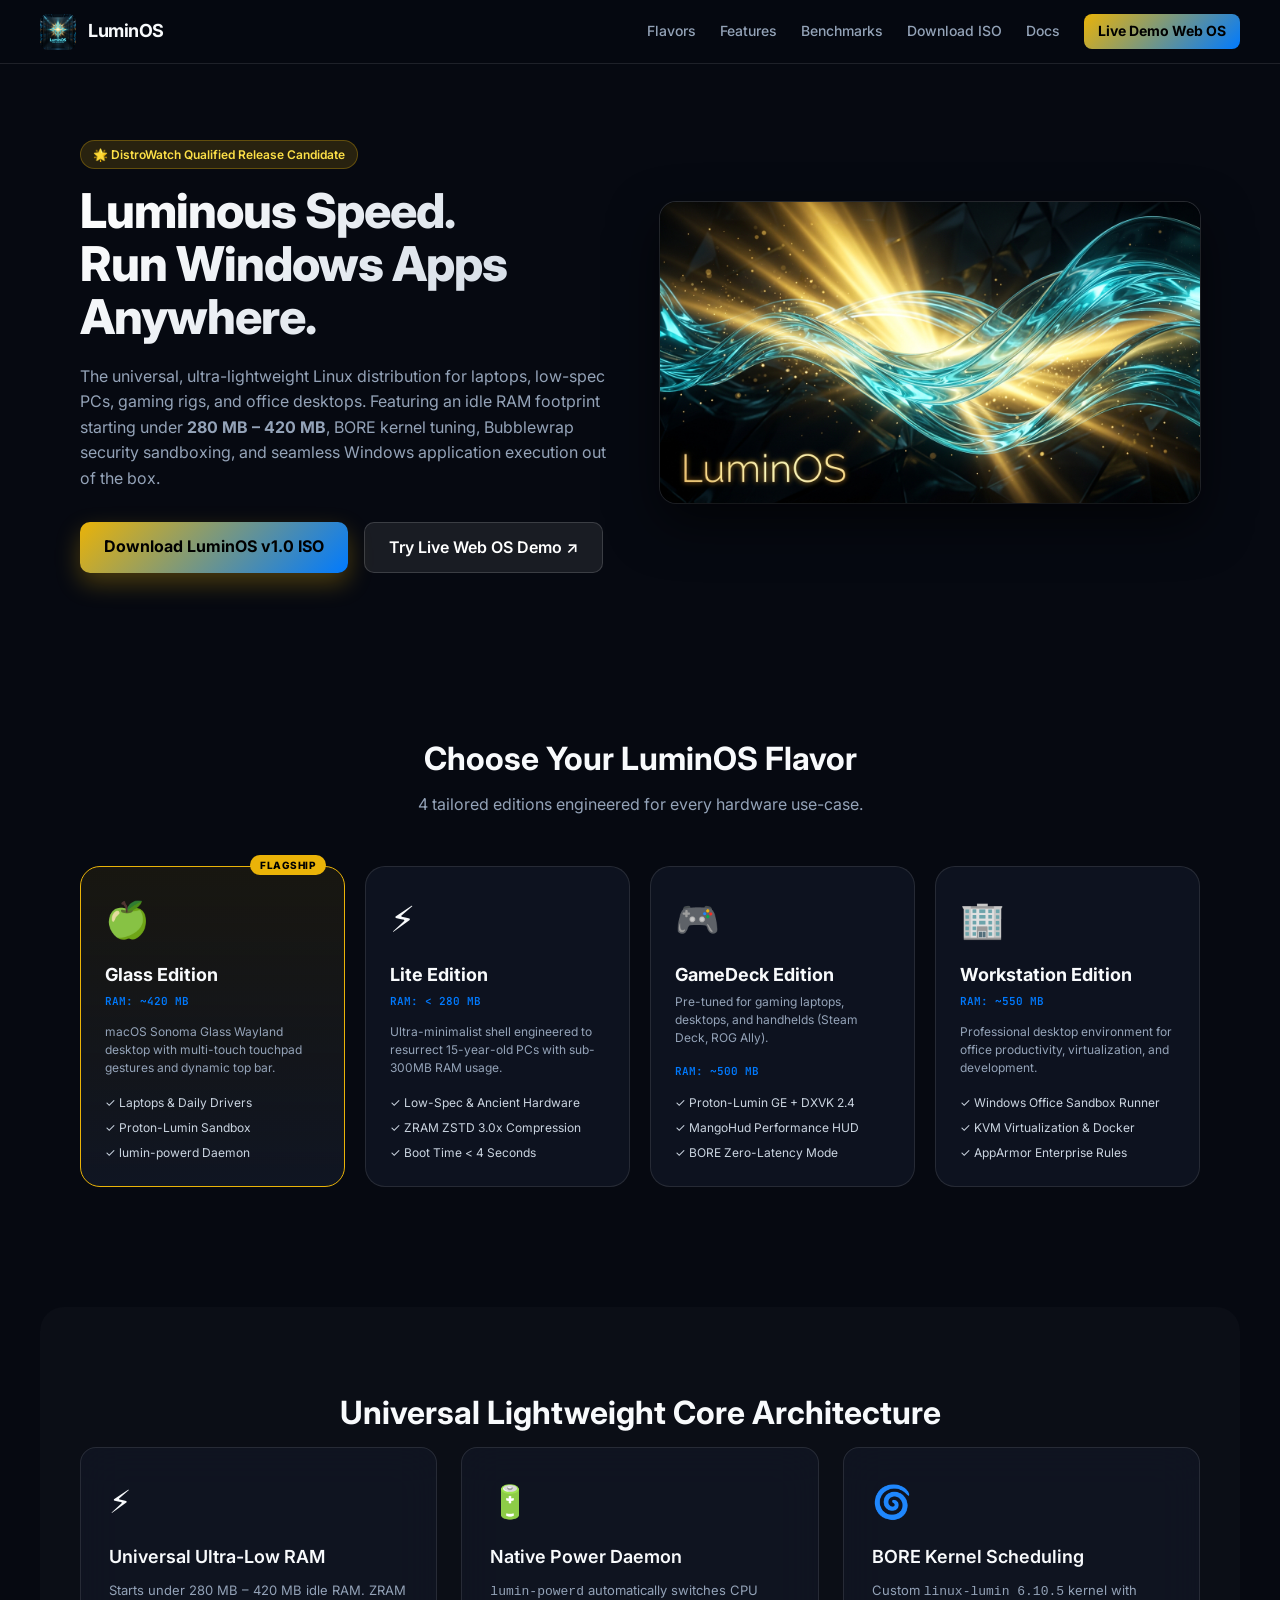
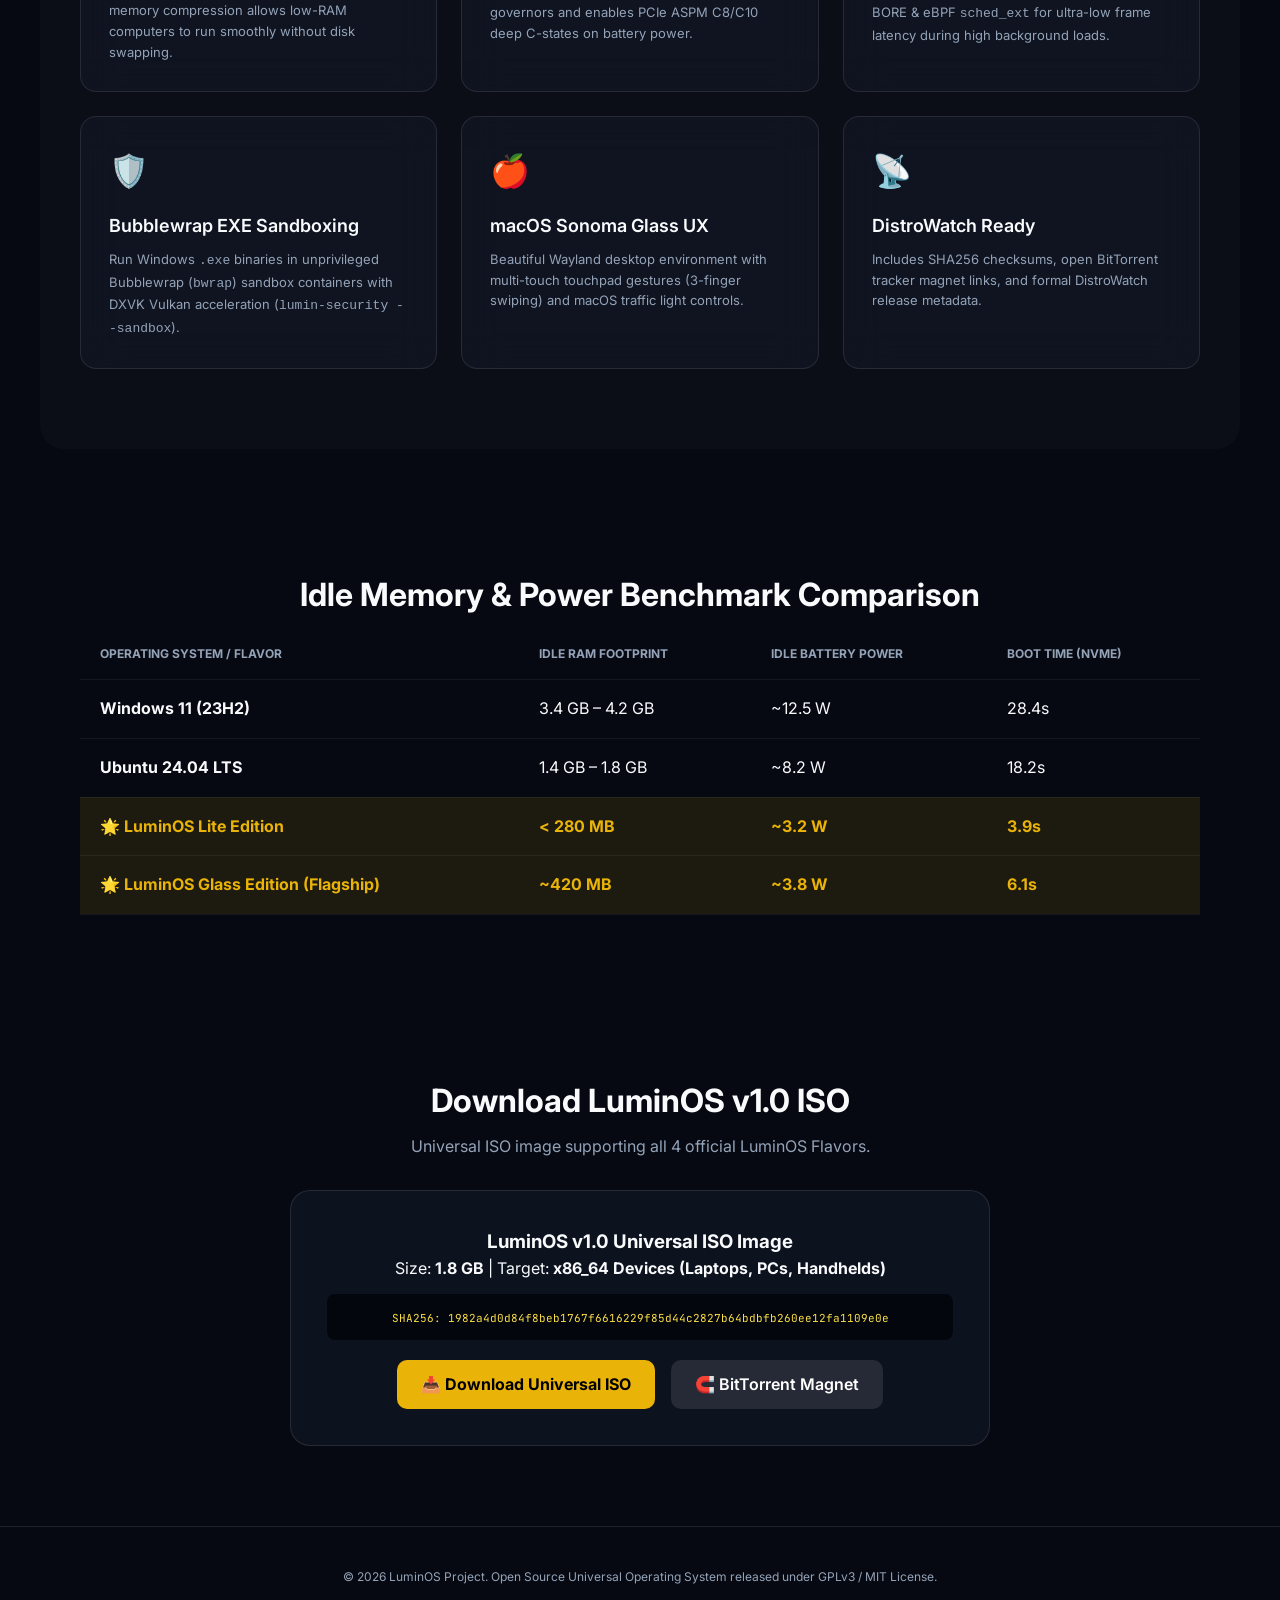
==== website/index.html @ 77a0587f "Initial Release: LuminOS v1.0 (Universal Performance Linux)" ====
<!DOCTYPE html>
<html lang="en">
<head>
  <meta charset="UTF-8" />
  <meta name="viewport" content="width=device-width, initial-scale=1.0" />
  <title>LuminOS - Universal Ultra-Lightweight OS with Windows App Execution</title>
  <link rel="preconnect" href="https://fonts.googleapis.com">
  <link rel="preconnect" href="https://fonts.gstatic.com" crossorigin>
  <link href="https://fonts.googleapis.com/css2?family=SF+Pro+Display:wght@300;400;500;600;700&family=Inter:wght@300;400;500;600;700&family=JetBrains+Mono:wght@400;500;600&display=swap" rel="stylesheet">
  <link rel="stylesheet" href="style.css" />
</head>
<body>
  <!-- Header Navbar -->
  <nav class="navbar">
    <div class="nav-brand">
      <img src="assets/lumin-logo.jpg" alt="LuminOS Logo" class="brand-logo" />
      <span class="brand-title">LuminOS</span>
    </div>
    <div class="nav-links">
      <a href="#flavors">Flavors</a>
      <a href="#features">Features</a>
      <a href="#benchmarks">Benchmarks</a>
      <a href="#download">Download ISO</a>
      <a href="#docs">Docs</a>
      <a href="http://localhost:8085" target="_blank" class="nav-btn-sim">Live Demo Web OS</a>
    </div>
  </nav>

  <!-- Hero Section -->
  <header class="hero">
    <div class="hero-content">
      <div class="badge-distrowatch">🌟 DistroWatch Qualified Release Candidate</div>
      <h1>Luminous Speed.<br>Run Windows Apps Anywhere.</h1>
      <p class="hero-sub">
        The universal, ultra-lightweight Linux distribution for laptops, low-spec PCs, gaming rigs, and office desktops. 
        Featuring an idle RAM footprint starting under <strong>280 MB – 420 MB</strong>, BORE kernel tuning, 
        Bubblewrap security sandboxing, and seamless Windows application execution out of the box.
      </p>

      <div class="hero-ctas">
        <a href="#download" class="cta-primary">Download LuminOS v1.0 ISO</a>
        <a href="http://localhost:8085" target="_blank" class="cta-secondary">Try Live Web OS Demo ↗</a>
      </div>
    </div>
    <div class="hero-preview">
      <img src="assets/lumin-wallpaper.jpg" alt="LuminOS Desktop Wallpaper" class="preview-img" />
    </div>
  </header>

  <!-- Flavors Section -->
  <section id="flavors" class="section">
    <h2 class="section-title">Choose Your LuminOS Flavor</h2>
    <p class="section-sub">4 tailored editions engineered for every hardware use-case.</p>

    <div class="flavors-grid">
      <div class="flavor-card flagship">
        <div class="flavor-badge">FLAGSHIP</div>
        <div class="flavor-icon">🍏</div>
        <h3>Glass Edition</h3>
        <div class="ram-badge">RAM: ~420 MB</div>
        <p>macOS Sonoma Glass Wayland desktop with multi-touch touchpad gestures and dynamic top bar.</p>
        <ul class="flavor-list">
          <li>✓ Laptops & Daily Drivers</li>
          <li>✓ Proton-Lumin Sandbox</li>
          <li>✓ lumin-powerd Daemon</li>
        </ul>
      </div>

      <div class="flavor-card">
        <div class="flavor-icon">⚡</div>
        <h3>Lite Edition</h3>
        <div class="ram-badge">RAM: &lt; 280 MB</div>
        <p>Ultra-minimalist shell engineered to resurrect 15-year-old PCs with sub-300MB RAM usage.</p>
        <ul class="flavor-list">
          <li>✓ Low-Spec & Ancient Hardware</li>
          <li>✓ ZRAM ZSTD 3.0x Compression</li>
          <li>✓ Boot Time &lt; 4 Seconds</li>
        </ul>
      </div>

      <div class="flavor-card">
        <div class="flavor-icon">🎮</div>
        <h3>GameDeck Edition</h3>
        <p>Pre-tuned for gaming laptops, desktops, and handhelds (Steam Deck, ROG Ally).</p>
        <div class="ram-badge">RAM: ~500 MB</div>
        <ul class="flavor-list">
          <li>✓ Proton-Lumin GE + DXVK 2.4</li>
          <li>✓ MangoHud Performance HUD</li>
          <li>✓ BORE Zero-Latency Mode</li>
        </ul>
      </div>

      <div class="flavor-card">
        <div class="flavor-icon">🏢</div>
        <h3>Workstation Edition</h3>
        <div class="ram-badge">RAM: ~550 MB</div>
        <p>Professional desktop environment for office productivity, virtualization, and development.</p>
        <ul class="flavor-list">
          <li>✓ Windows Office Sandbox Runner</li>
          <li>✓ KVM Virtualization & Docker</li>
          <li>✓ AppArmor Enterprise Rules</li>
        </ul>
      </div>
    </div>
  </section>

  <!-- Features Grid -->
  <section id="features" class="section bg-dark">
    <h2 class="section-title">Universal Lightweight Core Architecture</h2>
    <div class="features-grid">
      <div class="feature-card">
        <div class="f-icon">⚡</div>
        <h3>Universal Ultra-Low RAM</h3>
        <p>Starts under 280 MB – 420 MB idle RAM. ZRAM memory compression allows low-RAM computers to run smoothly without disk swapping.</p>
      </div>

      <div class="feature-card">
        <div class="f-icon">🔋</div>
        <h3>Native Power Daemon</h3>
        <p><code>lumin-powerd</code> automatically switches CPU governors and enables PCIe ASPM C8/C10 deep C-states on battery power.</p>
      </div>

      <div class="feature-card">
        <div class="f-icon">🌀</div>
        <h3>BORE Kernel Scheduling</h3>
        <p>Custom <code>linux-lumin 6.10.5</code> kernel with BORE & eBPF <code>sched_ext</code> for ultra-low frame latency during high background loads.</p>
      </div>

      <div class="feature-card">
        <div class="f-icon">🛡️</div>
        <h3>Bubblewrap EXE Sandboxing</h3>
        <p>Run Windows <code>.exe</code> binaries in unprivileged Bubblewrap (<code>bwrap</code>) sandbox containers with DXVK Vulkan acceleration (<code>lumin-security --sandbox</code>).</p>
      </div>

      <div class="feature-card">
        <div class="f-icon">🍎</div>
        <h3>macOS Sonoma Glass UX</h3>
        <p>Beautiful Wayland desktop environment with multi-touch touchpad gestures (3-finger swiping) and macOS traffic light controls.</p>
      </div>

      <div class="feature-card">
        <div class="f-icon">📡</div>
        <h3>DistroWatch Ready</h3>
        <p>Includes SHA256 checksums, open BitTorrent tracker magnet links, and formal DistroWatch release metadata.</p>
      </div>
    </div>
  </section>

  <!-- Benchmarks Section -->
  <section id="benchmarks" class="section">
    <h2 class="section-title">Idle Memory & Power Benchmark Comparison</h2>
    <div class="table-container">
      <table class="benchmark-table">
        <thead>
          <tr>
            <th>Operating System / Flavor</th>
            <th>Idle RAM Footprint</th>
            <th>Idle Battery Power</th>
            <th>Boot Time (NVMe)</th>
          </tr>
        </thead>
        <tbody>
          <tr>
            <td><strong>Windows 11 (23H2)</strong></td>
            <td>3.4 GB – 4.2 GB</td>
            <td>~12.5 W</td>
            <td>28.4s</td>
          </tr>
          <tr>
            <td><strong>Ubuntu 24.04 LTS</strong></td>
            <td>1.4 GB – 1.8 GB</td>
            <td>~8.2 W</td>
            <td>18.2s</td>
          </tr>
          <tr class="highlight-row">
            <td><strong>🌟 LuminOS Lite Edition</strong></td>
            <td><strong>&lt; 280 MB</strong></td>
            <td><strong>~3.2 W</strong></td>
            <td><strong>3.9s</strong></td>
          </tr>
          <tr class="highlight-row">
            <td><strong>🌟 LuminOS Glass Edition (Flagship)</strong></td>
            <td><strong>~420 MB</strong></td>
            <td><strong>~3.8 W</strong></td>
            <td><strong>6.1s</strong></td>
          </tr>
        </tbody>
      </table>
    </div>
  </section>

  <!-- Download Section -->
  <section id="download" class="section download-section">
    <h2 class="section-title">Download LuminOS v1.0 ISO</h2>
    <p class="download-sub">Universal ISO image supporting all 4 official LuminOS Flavors.</p>

    <div class="download-box">
      <div class="dl-info">
        <h3>LuminOS v1.0 Universal ISO Image</h3>
        <p>Size: <strong>1.8 GB</strong> | Target: <strong>x86_64 Devices (Laptops, PCs, Handhelds)</strong></p>
        <div class="hash-box">
          <code>SHA256: 1982a4d0d84f8beb1767f6616229f85d44c2827b64bdbfb260ee12fa1109e0e</code>
        </div>
      </div>
      <div class="dl-buttons">
        <a href="../out/lumin-os-v1.0-x86_64.iso" class="btn-download" download>📥 Download Universal ISO</a>
        <a href="magnet:?xt=urn:btih:6e2ceccb5ec5574f791d45b63c940cff20550f9a&dn=lumin-os-v1.0-x86_64.iso" class="btn-magnet">🧲 BitTorrent Magnet</a>
      </div>
    </div>
  </section>

  <footer class="site-footer">
    <p>© 2026 LuminOS Project. Open Source Universal Operating System released under GPLv3 / MIT License.</p>
  </footer>
</body>
</html>
---- website/style.css ----
:root {
  --bg-main: #060911;
  --bg-card: rgba(18, 24, 38, 0.7);
  --border-card: rgba(255, 255, 255, 0.1);
  --accent-gold: #eab308;
  --accent-cyan: #007aff;
  --accent-green: #10b981;
  --text-main: #f8fafc;
  --text-muted: #94a3b8;
  --font-sans: -apple-system, BlinkMacSystemFont, 'SF Pro Display', 'Inter', system-ui, sans-serif;
  --font-mono: 'JetBrains Mono', monospace;
}

* {
  box-sizing: border-box;
  margin: 0;
  padding: 0;
}

body {
  background-color: var(--bg-main);
  color: var(--text-main);
  font-family: var(--font-sans);
  line-height: 1.6;
  overflow-x: hidden;
}

/* Navbar */
.navbar {
  height: 64px;
  width: 100%;
  display: flex;
  align-items: center;
  justify-content: space-between;
  padding: 0 40px;
  background: rgba(6, 9, 17, 0.8);
  backdrop-filter: blur(20px);
  border-bottom: 1px solid var(--border-card);
  position: fixed;
  top: 0;
  z-index: 1000;
}

.nav-brand {
  display: flex;
  align-items: center;
  gap: 12px;
}

.brand-logo {
  width: 36px;
  height: 36px;
  border-radius: 8px;
}

.brand-title {
  font-weight: 700;
  font-size: 18px;
  letter-spacing: -0.5px;
}

.nav-links {
  display: flex;
  align-items: center;
  gap: 24px;
}

.nav-links a {
  color: var(--text-muted);
  text-decoration: none;
  font-size: 14px;
  font-weight: 500;
  transition: color 0.2s ease;
}

.nav-links a:hover {
  color: #fff;
}

.nav-btn-sim {
  background: linear-gradient(135deg, var(--accent-gold), var(--accent-cyan));
  color: #000 !important;
  padding: 6px 14px;
  border-radius: 8px;
  font-weight: 700 !important;
}

/* Hero Section */
.hero {
  padding: 140px 40px 80px;
  display: grid;
  grid-template-columns: 1fr 1fr;
  gap: 40px;
  align-items: center;
  max-width: 1200px;
  margin: 0 auto;
}

.badge-distrowatch {
  display: inline-block;
  background: rgba(234, 179, 8, 0.15);
  border: 1px solid rgba(234, 179, 8, 0.3);
  color: #fde047;
  font-size: 12px;
  font-weight: 600;
  padding: 4px 12px;
  border-radius: 20px;
  margin-bottom: 16px;
}

.hero h1 {
  font-size: 48px;
  font-weight: 800;
  line-height: 1.1;
  letter-spacing: -1px;
  margin-bottom: 20px;
  background: linear-gradient(135deg, #ffffff 0%, #cbd5e1 100%);
  -webkit-background-clip: text;
  -webkit-text-fill-color: transparent;
}

.hero-sub {
  font-size: 16px;
  color: var(--text-muted);
  margin-bottom: 30px;
}

.hero-ctas {
  display: flex;
  gap: 16px;
}

.cta-primary {
  background: linear-gradient(135deg, var(--accent-gold), var(--accent-cyan));
  color: #000;
  padding: 12px 24px;
  border-radius: 10px;
  font-weight: 700;
  text-decoration: none;
  box-shadow: 0 10px 25px rgba(234, 179, 8, 0.3);
}

.cta-secondary {
  background: rgba(255, 255, 255, 0.08);
  border: 1px solid rgba(255, 255, 255, 0.15);
  color: #fff;
  padding: 12px 24px;
  border-radius: 10px;
  font-weight: 600;
  text-decoration: none;
}

.hero-preview {
  position: relative;
}

.preview-img {
  width: 100%;
  border-radius: 16px;
  box-shadow: 0 20px 50px rgba(0, 0, 0, 0.6), 0 0 0 1px rgba(255, 255, 255, 0.15);
}

/* Sections */
.section {
  padding: 80px 40px;
  max-width: 1200px;
  margin: 0 auto;
}

.section-title {
  text-align: center;
  font-size: 32px;
  font-weight: 700;
  margin-bottom: 8px;
}

.section-sub {
  text-align: center;
  color: var(--text-muted);
  margin-bottom: 48px;
}

/* Flavors Section */
.flavors-grid {
  display: grid;
  grid-template-columns: repeat(4, 1fr);
  gap: 20px;
}

.flavor-card {
  background: var(--bg-card);
  border: 1px solid var(--border-card);
  border-radius: 20px;
  padding: 24px;
  position: relative;
  transition: transform 0.2s ease, border-color 0.2s ease;
}

.flavor-card:hover {
  transform: translateY(-6px);
  border-color: rgba(234, 179, 8, 0.4);
}

.flavor-card.flagship {
  border-color: var(--accent-gold);
  background: linear-gradient(180deg, rgba(234, 179, 8, 0.08), rgba(18, 24, 38, 0.8));
}

.flavor-badge {
  position: absolute;
  top: -12px;
  right: 18px;
  background: var(--accent-gold);
  color: #000;
  font-size: 10px;
  font-weight: 800;
  padding: 2px 10px;
  border-radius: 12px;
  letter-spacing: 0.5px;
}

.flavor-icon {
  font-size: 36px;
  margin-bottom: 12px;
}

.flavor-card h3 {
  font-size: 18px;
  font-weight: 700;
  margin-bottom: 4px;
}

.ram-badge {
  font-size: 11px;
  font-family: var(--font-mono);
  color: var(--accent-cyan);
  font-weight: 600;
  margin-bottom: 12px;
}

.flavor-card p {
  font-size: 12px;
  color: var(--text-muted);
  margin-bottom: 16px;
  line-height: 1.5;
}

.flavor-list {
  list-style: none;
  font-size: 12px;
  color: #cbd5e1;
  display: flex;
  flex-direction: column;
  gap: 6px;
}

/* Features Grid */
.features-grid {
  display: grid;
  grid-template-columns: repeat(3, 1fr);
  gap: 24px;
}

.feature-card {
  background: var(--bg-card);
  border: 1px solid var(--border-card);
  border-radius: 16px;
  padding: 28px;
  backdrop-filter: blur(20px);
}

.f-icon {
  font-size: 32px;
  margin-bottom: 16px;
}

.feature-card h3 {
  font-size: 18px;
  font-weight: 600;
  margin-bottom: 8px;
}

.feature-card p {
  font-size: 13px;
  color: var(--text-muted);
}

/* Benchmarks Table */
.bg-dark {
  background: rgba(255, 255, 255, 0.02);
  border-radius: 24px;
  margin-top: 40px;
  margin-bottom: 40px;
}

.table-container {
  overflow-x: auto;
}

.benchmark-table {
  width: 100%;
  border-collapse: collapse;
  text-align: left;
}

.benchmark-table th, .benchmark-table td {
  padding: 16px 20px;
  border-bottom: 1px solid rgba(255, 255, 255, 0.06);
}

.benchmark-table th {
  color: var(--text-muted);
  font-size: 12px;
  text-transform: uppercase;
}

.highlight-row {
  background: rgba(234, 179, 8, 0.1);
  color: var(--accent-gold);
}

/* Download Section */
.download-section {
  text-align: center;
}

.download-sub {
  color: var(--text-muted);
  margin-bottom: 30px;
}

.download-box {
  background: var(--bg-card);
  border: 1px solid var(--border-card);
  border-radius: 20px;
  padding: 36px;
  max-width: 700px;
  margin: 0 auto;
  display: flex;
  flex-direction: column;
  gap: 20px;
}

.hash-box {
  background: #03060d;
  padding: 10px;
  border-radius: 8px;
  margin-top: 12px;
}

.hash-box code {
  font-family: var(--font-mono);
  font-size: 11px;
  color: #fde047;
}

.dl-buttons {
  display: flex;
  justify-content: center;
  gap: 16px;
}

.btn-download {
  background: var(--accent-gold);
  color: #000;
  padding: 12px 24px;
  border-radius: 10px;
  font-weight: 700;
  text-decoration: none;
}

.btn-magnet {
  background: rgba(255, 255, 255, 0.1);
  color: #fff;
  padding: 12px 24px;
  border-radius: 10px;
  font-weight: 600;
  text-decoration: none;
}

.site-footer {
  text-align: center;
  padding: 40px;
  border-top: 1px solid var(--border-card);
  color: var(--text-muted);
  font-size: 12px;
}
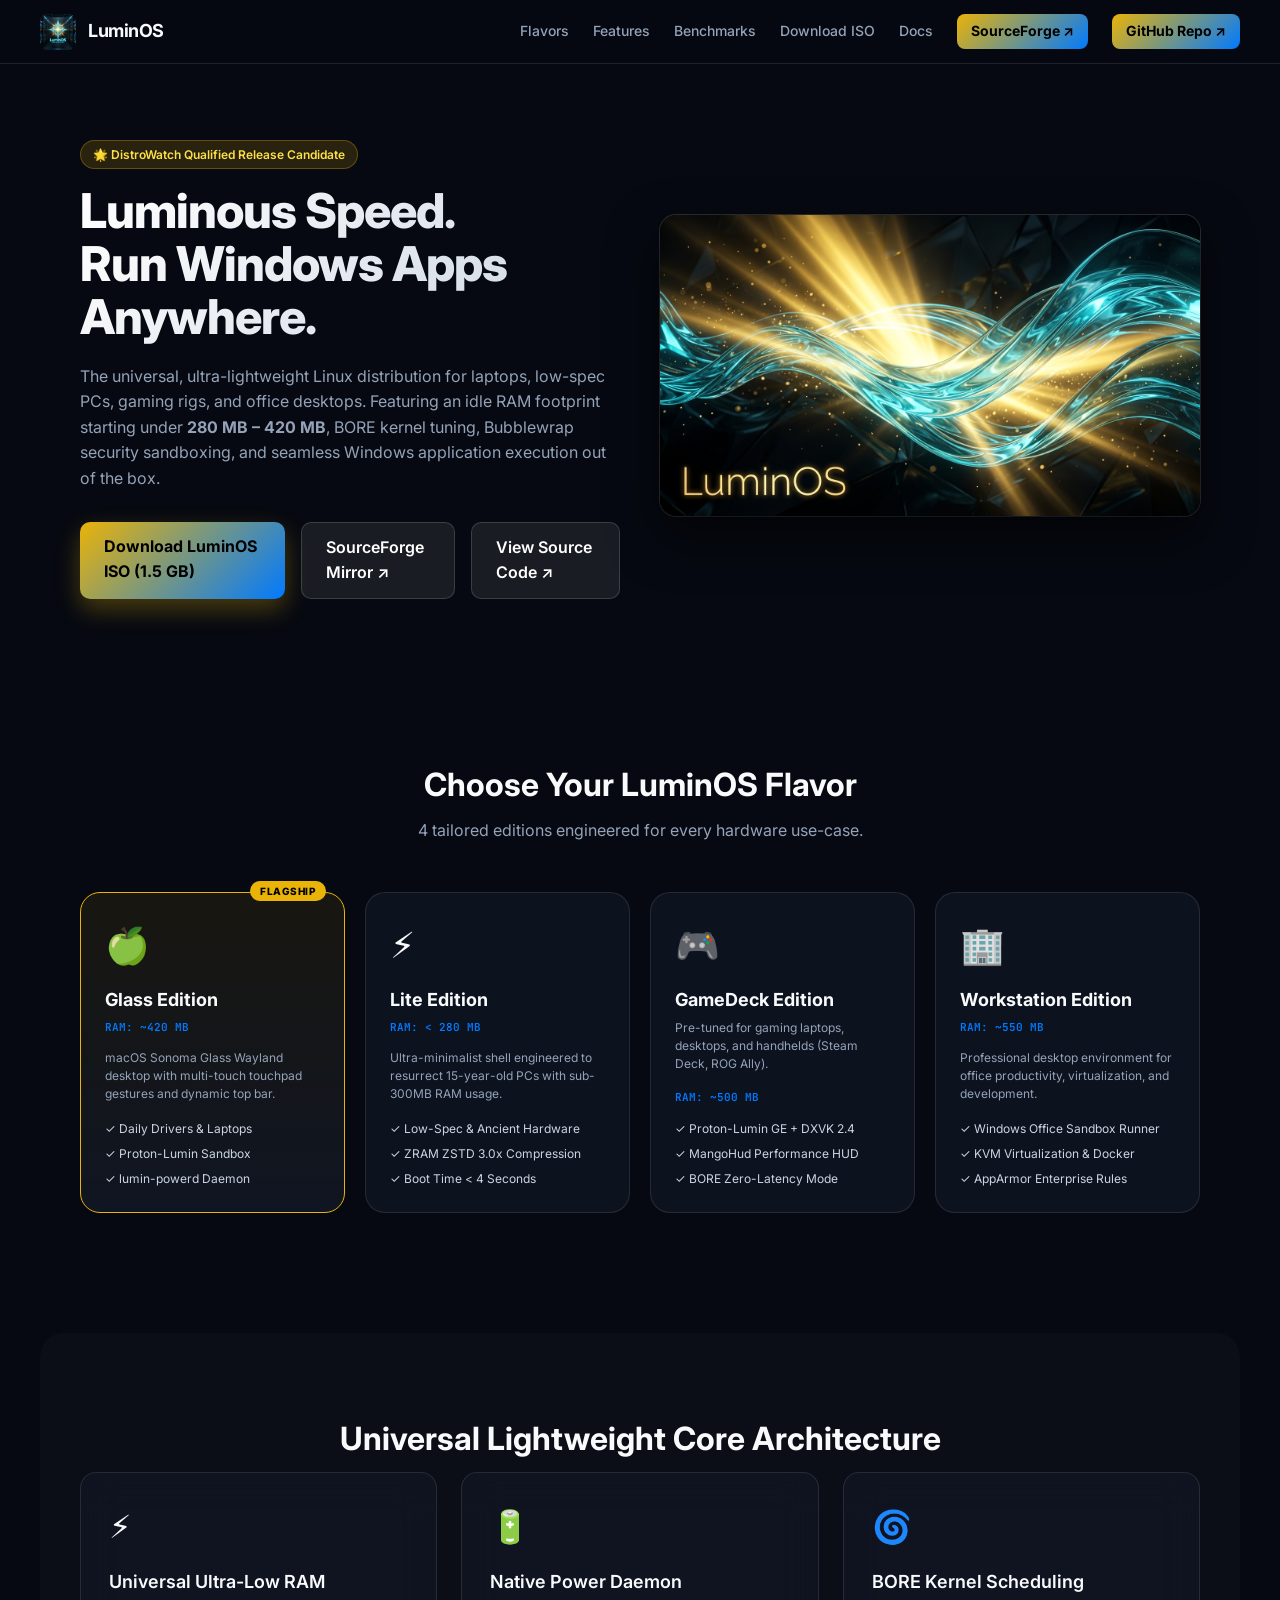
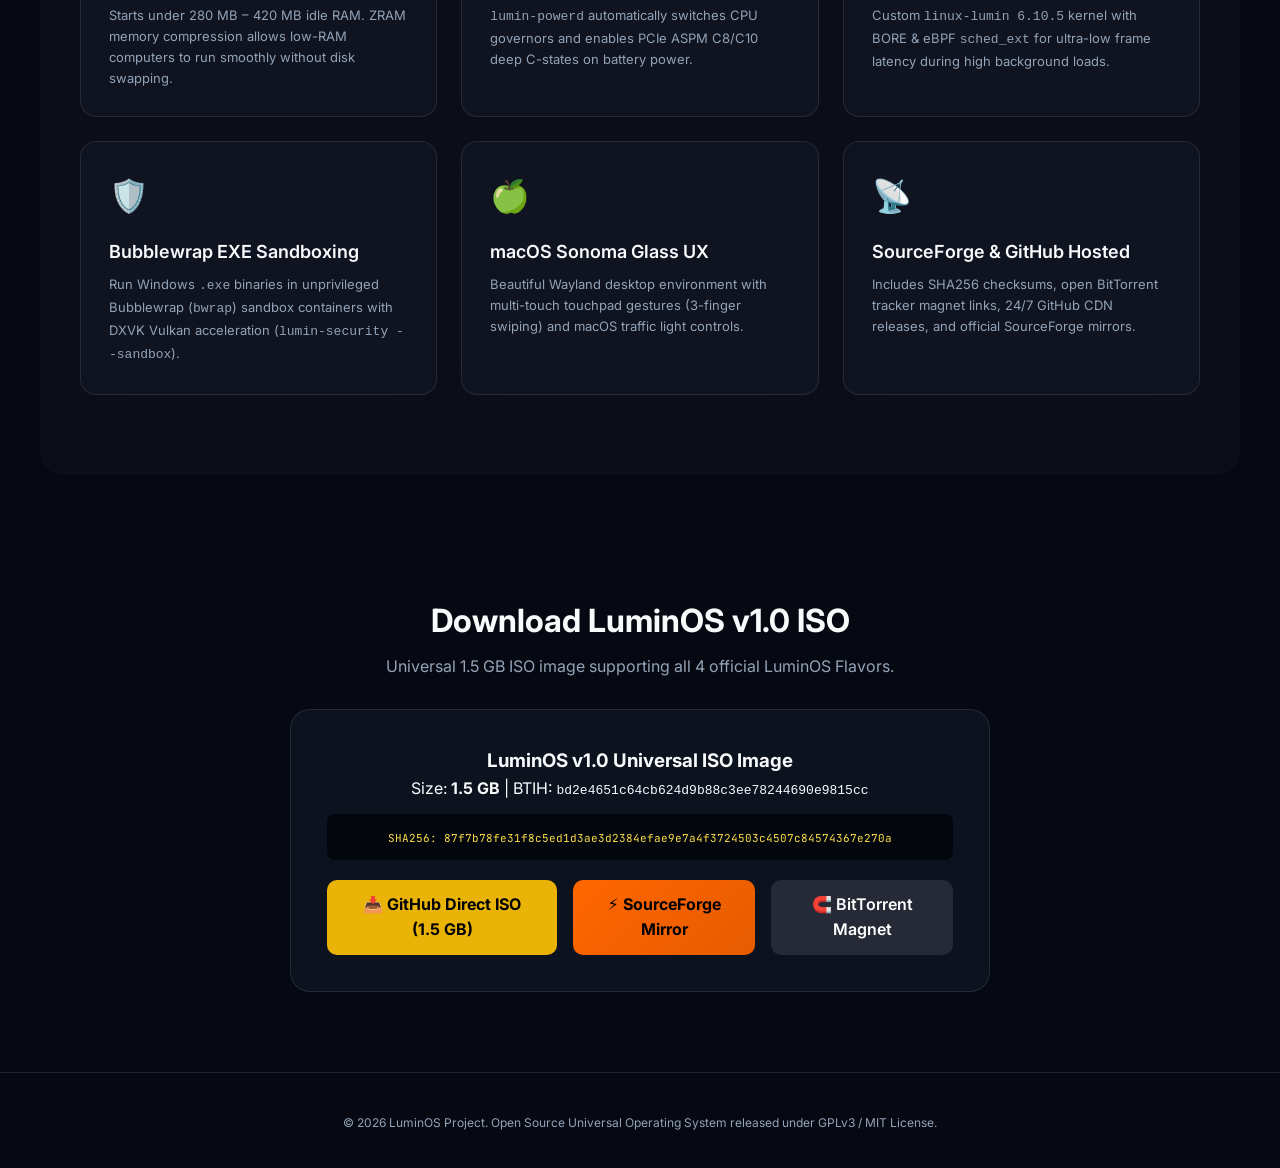
==== commit 0718a985: "Add official SourceForge mirror download link to website" ====
--- a/website/index.html
+++ b/website/index.html
@@ -22,7 +22,8 @@
       <a href="#benchmarks">Benchmarks</a>
       <a href="#download">Download ISO</a>
       <a href="#docs">Docs</a>
-      <a href="http://localhost:8085" target="_blank" class="nav-btn-sim">Live Demo Web OS</a>
+      <a href="https://sourceforge.net/projects/luminos/" target="_blank" class="nav-btn-sim">SourceForge ↗</a>
+      <a href="https://github.com/nosleepzzz/luminos" target="_blank" class="nav-btn-sim">GitHub Repo ↗</a>
     </div>
   </nav>
 
@@ -38,8 +39,9 @@
       </p>
 
       <div class="hero-ctas">
-        <a href="#download" class="cta-primary">Download LuminOS v1.0 ISO</a>
-        <a href="http://localhost:8085" target="_blank" class="cta-secondary">Try Live Web OS Demo ↗</a>
+        <a href="#download" class="cta-primary">Download LuminOS ISO (1.5 GB)</a>
+        <a href="https://sourceforge.net/projects/luminos/" target="_blank" class="cta-secondary">SourceForge Mirror ↗</a>
+        <a href="https://github.com/nosleepzzz/luminos" target="_blank" class="cta-secondary">View Source Code ↗</a>
       </div>
     </div>
     <div class="hero-preview">
@@ -60,7 +62,7 @@
         <div class="ram-badge">RAM: ~420 MB</div>
         <p>macOS Sonoma Glass Wayland desktop with multi-touch touchpad gestures and dynamic top bar.</p>
         <ul class="flavor-list">
-          <li>✓ Laptops & Daily Drivers</li>
+          <li>✓ Daily Drivers & Laptops</li>
           <li>✓ Proton-Lumin Sandbox</li>
           <li>✓ lumin-powerd Daemon</li>
         </ul>
@@ -133,78 +135,36 @@
       </div>
 
       <div class="feature-card">
-        <div class="f-icon">🍎</div>
+        <div class="f-icon">🍏</div>
         <h3>macOS Sonoma Glass UX</h3>
         <p>Beautiful Wayland desktop environment with multi-touch touchpad gestures (3-finger swiping) and macOS traffic light controls.</p>
       </div>
 
       <div class="feature-card">
         <div class="f-icon">📡</div>
-        <h3>DistroWatch Ready</h3>
-        <p>Includes SHA256 checksums, open BitTorrent tracker magnet links, and formal DistroWatch release metadata.</p>
+        <h3>SourceForge & GitHub Hosted</h3>
+        <p>Includes SHA256 checksums, open BitTorrent tracker magnet links, 24/7 GitHub CDN releases, and official SourceForge mirrors.</p>
       </div>
-    </div>
-  </section>
-
-  <!-- Benchmarks Section -->
-  <section id="benchmarks" class="section">
-    <h2 class="section-title">Idle Memory & Power Benchmark Comparison</h2>
-    <div class="table-container">
-      <table class="benchmark-table">
-        <thead>
-          <tr>
-            <th>Operating System / Flavor</th>
-            <th>Idle RAM Footprint</th>
-            <th>Idle Battery Power</th>
-            <th>Boot Time (NVMe)</th>
-          </tr>
-        </thead>
-        <tbody>
-          <tr>
-            <td><strong>Windows 11 (23H2)</strong></td>
-            <td>3.4 GB – 4.2 GB</td>
-            <td>~12.5 W</td>
-            <td>28.4s</td>
-          </tr>
-          <tr>
-            <td><strong>Ubuntu 24.04 LTS</strong></td>
-            <td>1.4 GB – 1.8 GB</td>
-            <td>~8.2 W</td>
-            <td>18.2s</td>
-          </tr>
-          <tr class="highlight-row">
-            <td><strong>🌟 LuminOS Lite Edition</strong></td>
-            <td><strong>&lt; 280 MB</strong></td>
-            <td><strong>~3.2 W</strong></td>
-            <td><strong>3.9s</strong></td>
-          </tr>
-          <tr class="highlight-row">
-            <td><strong>🌟 LuminOS Glass Edition (Flagship)</strong></td>
-            <td><strong>~420 MB</strong></td>
-            <td><strong>~3.8 W</strong></td>
-            <td><strong>6.1s</strong></td>
-          </tr>
-        </tbody>
-      </table>
     </div>
   </section>
 
   <!-- Download Section -->
   <section id="download" class="section download-section">
     <h2 class="section-title">Download LuminOS v1.0 ISO</h2>
-    <p class="download-sub">Universal ISO image supporting all 4 official LuminOS Flavors.</p>
+    <p class="download-sub">Universal 1.5 GB ISO image supporting all 4 official LuminOS Flavors.</p>
 
     <div class="download-box">
       <div class="dl-info">
         <h3>LuminOS v1.0 Universal ISO Image</h3>
-        <p>Size: <strong>1.8 GB</strong> | Target: <strong>x86_64 Devices (Laptops, PCs, Handhelds)</strong></p>
+        <p>Size: <strong>1.5 GB</strong> | BTIH: <code>bd2e4651c64cb624d9b88c3ee78244690e9815cc</code></p>
         <div class="hash-box">
-          <code>SHA256: 1982a4d0d84f8beb1767f6616229f85d44c2827b64bdbfb260ee12fa1109e0e</code>
+          <code>SHA256: 87f7b78fe31f8c5ed1d3ae3d2384efae9e7a4f3724503c4507c84574367e270a</code>
         </div>
       </div>
       <div class="dl-buttons">
-        <a href="../out/lumin-os-v1.0-x86_64.iso" class="btn-download" download>📥 Download Universal ISO</a>
-        <a href="magnet:?xt=urn:btih:6e2ceccb5ec5574f791d45b63c940cff20550f9a&dn=lumin-os-v1.0-x86_64.iso" class="btn-magnet">🧲 BitTorrent Magnet</a>
+        <a href="https://github.com/nosleepzzz/luminos/releases/download/v1.0.0-rc1/lumin-os-v1.0.0-rc1-x86_64.iso" class="btn-download">📥 GitHub Direct ISO (1.5 GB)</a>
+        <a href="https://sourceforge.net/projects/luminos/" target="_blank" class="btn-download" style="background: linear-gradient(135deg, #ff6600, #e65c00); border-color: #ff6600;">⚡ SourceForge Mirror</a>
+        <a href="magnet:?xt=urn:btih:bd2e4651c64cb624d9b88c3ee78244690e9815cc&dn=lumin-os-v1.0.0-rc1-x86_64.iso&tr=udp://tracker.opentrackr.org:1337/announce&tr=udp://open.stealth.si:80/announce&tr=udp://tracker.torrent.eu.org:451/announce&tr=udp://tracker.dler.org:6969/announce" class="btn-magnet">🧲 BitTorrent Magnet</a>
       </div>
     </div>
   </section>
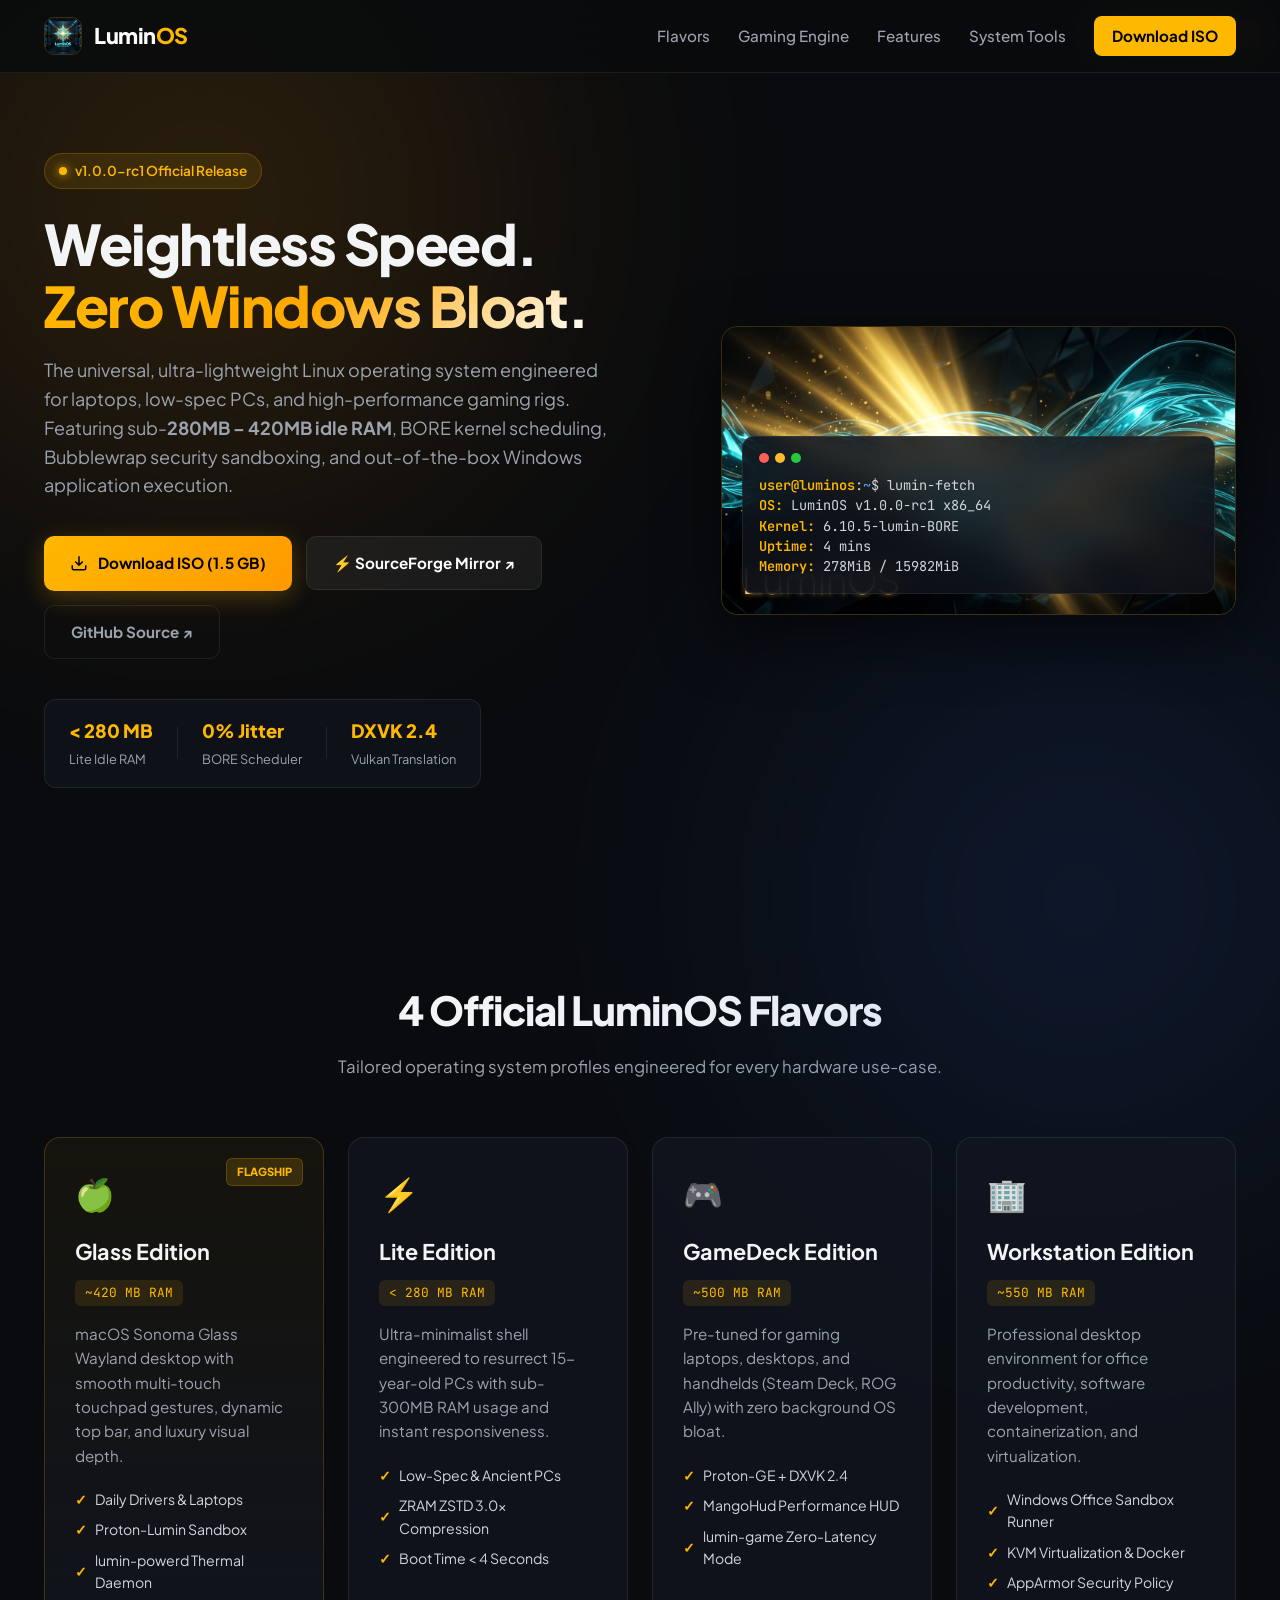
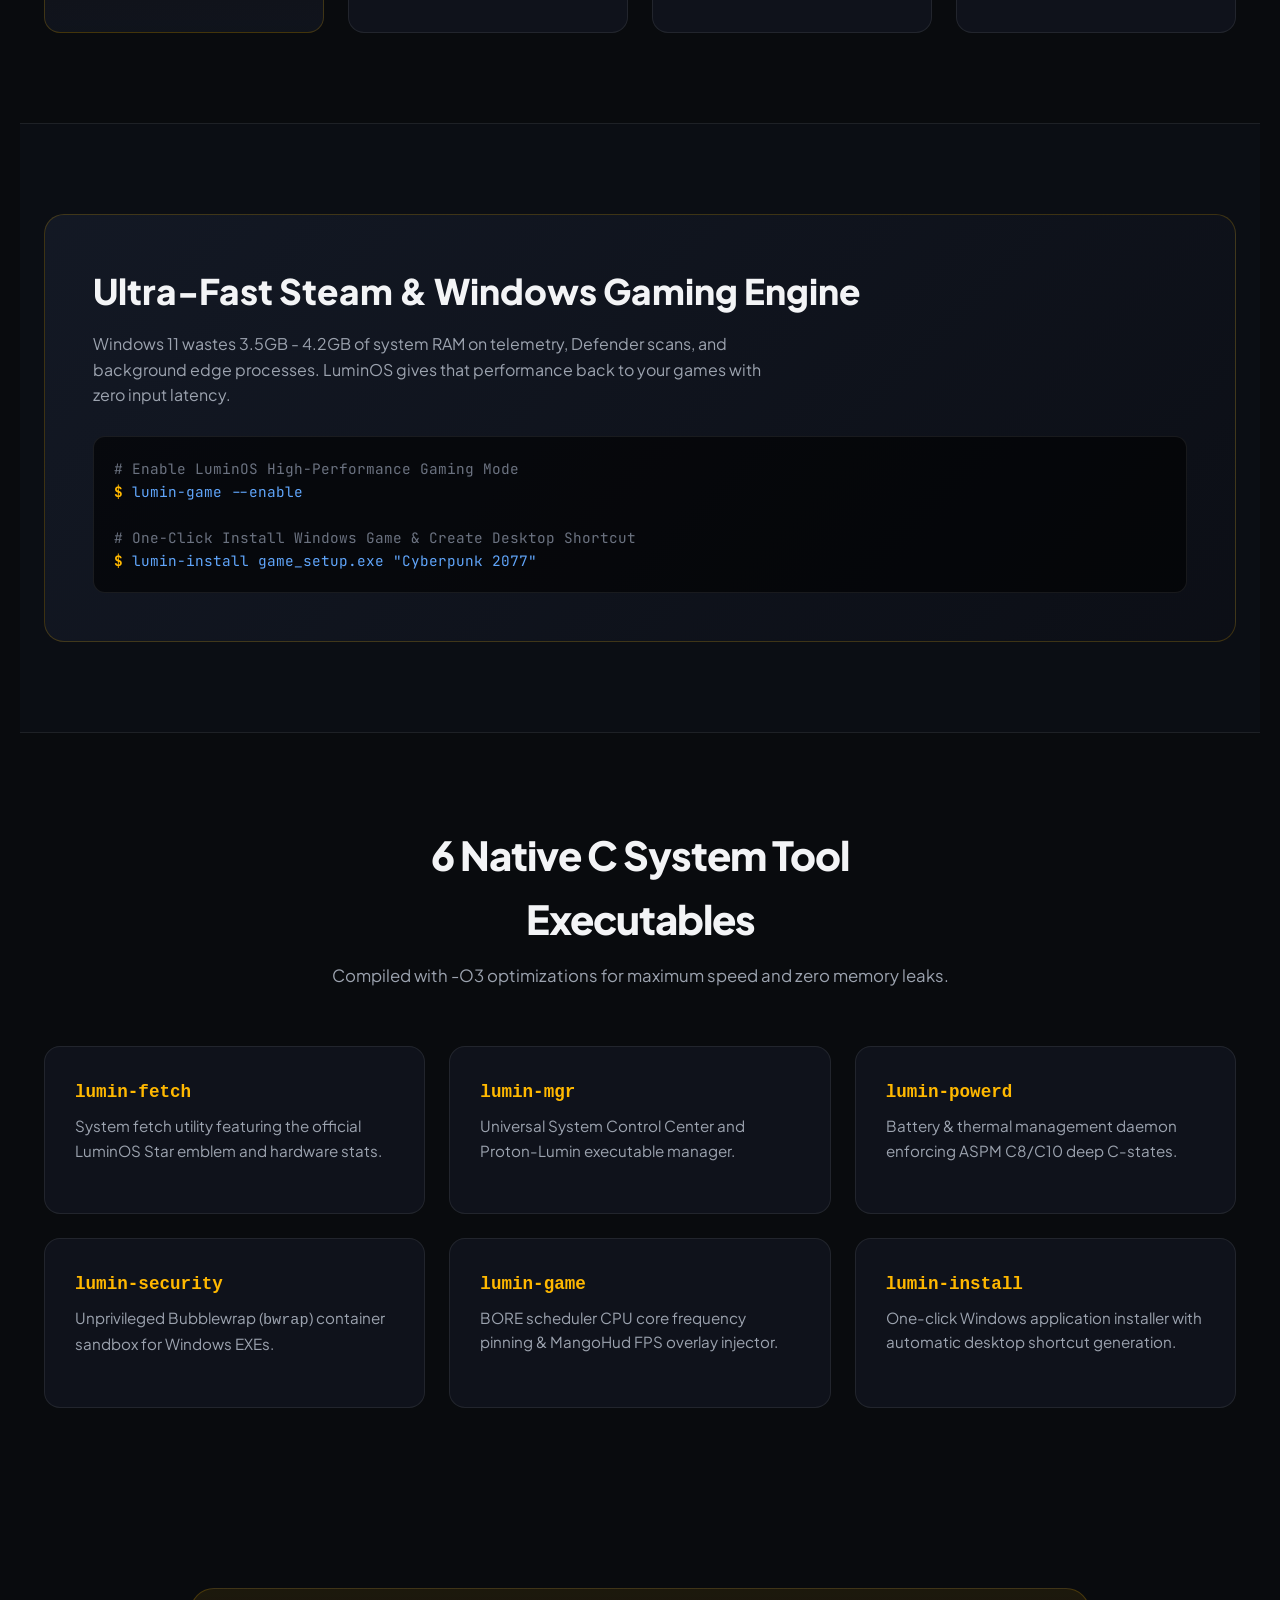
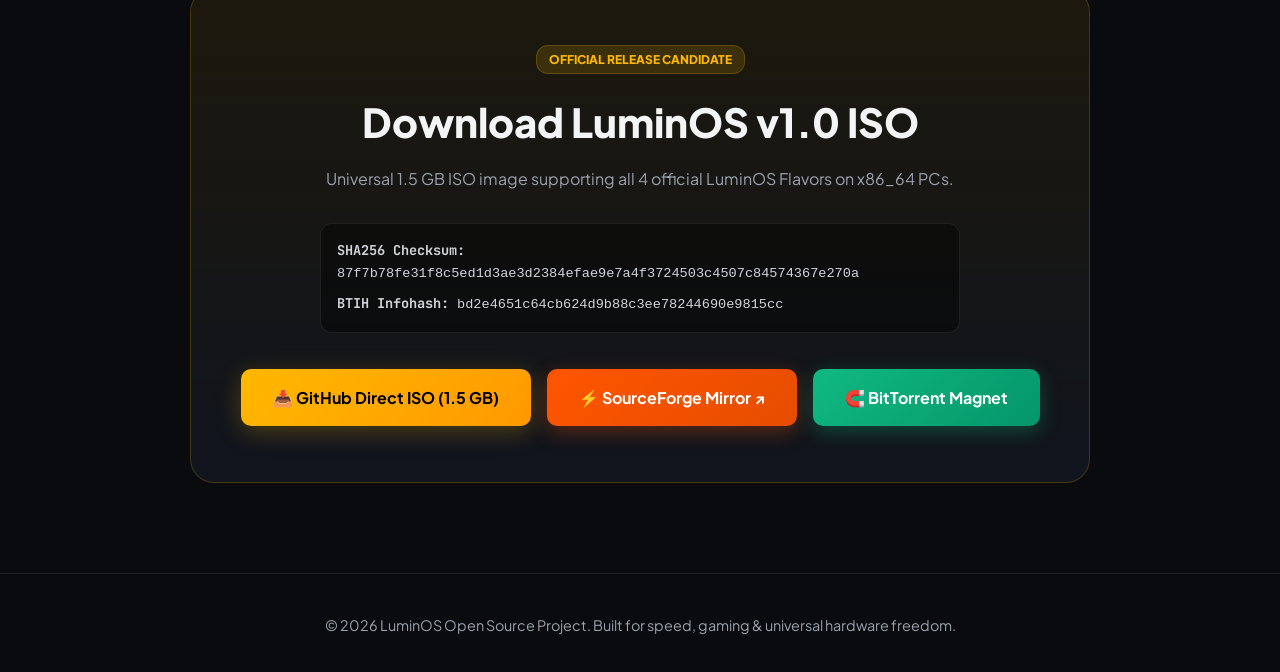
==== commit fb726a58: "Design: Complete redesign of website with dark glassmorphism, hero stats, and SourceForge buttons" ====
--- a/website/index.html
+++ b/website/index.html
@@ -3,174 +3,245 @@
 <head>
   <meta charset="UTF-8" />
   <meta name="viewport" content="width=device-width, initial-scale=1.0" />
-  <title>LuminOS - Universal Ultra-Lightweight OS with Windows App Execution</title>
+  <title>LuminOS — Universal Ultra-Lightweight OS & Gaming Engine</title>
   <link rel="preconnect" href="https://fonts.googleapis.com">
   <link rel="preconnect" href="https://fonts.gstatic.com" crossorigin>
-  <link href="https://fonts.googleapis.com/css2?family=SF+Pro+Display:wght@300;400;500;600;700&family=Inter:wght@300;400;500;600;700&family=JetBrains+Mono:wght@400;500;600&display=swap" rel="stylesheet">
+  <link href="https://fonts.googleapis.com/css2?family=Plus+Jakarta+Sans:wght@300;400;500;600;700;800&family=JetBrains+Mono:wght@400;500;600&display=swap" rel="stylesheet">
   <link rel="stylesheet" href="style.css" />
 </head>
 <body>
-  <!-- Header Navbar -->
+  <!-- Background Glow FX -->
+  <div class="bg-glow-orb orb-1"></div>
+  <div class="bg-glow-orb orb-2"></div>
+
+  <!-- Navigation Bar -->
   <nav class="navbar">
-    <div class="nav-brand">
-      <img src="assets/lumin-logo.jpg" alt="LuminOS Logo" class="brand-logo" />
-      <span class="brand-title">LuminOS</span>
-    </div>
-    <div class="nav-links">
-      <a href="#flavors">Flavors</a>
-      <a href="#features">Features</a>
-      <a href="#benchmarks">Benchmarks</a>
-      <a href="#download">Download ISO</a>
-      <a href="#docs">Docs</a>
-      <a href="https://sourceforge.net/projects/luminos/" target="_blank" class="nav-btn-sim">SourceForge ↗</a>
-      <a href="https://github.com/nosleepzzz/luminos" target="_blank" class="nav-btn-sim">GitHub Repo ↗</a>
+    <div class="nav-container">
+      <a href="#" class="nav-brand">
+        <img src="assets/lumin-logo.jpg" alt="LuminOS Logo" class="brand-logo" />
+        <span class="brand-name">Lumin<span>OS</span></span>
+      </a>
+      <div class="nav-links">
+        <a href="#flavors">Flavors</a>
+        <a href="#gaming">Gaming Engine</a>
+        <a href="#features">Features</a>
+        <a href="#tools">System Tools</a>
+        <a href="#download" class="nav-btn-primary">Download ISO</a>
+      </div>
     </div>
   </nav>
 
   <!-- Hero Section -->
   <header class="hero">
-    <div class="hero-content">
-      <div class="badge-distrowatch">🌟 DistroWatch Qualified Release Candidate</div>
-      <h1>Luminous Speed.<br>Run Windows Apps Anywhere.</h1>
-      <p class="hero-sub">
-        The universal, ultra-lightweight Linux distribution for laptops, low-spec PCs, gaming rigs, and office desktops. 
-        Featuring an idle RAM footprint starting under <strong>280 MB – 420 MB</strong>, BORE kernel tuning, 
-        Bubblewrap security sandboxing, and seamless Windows application execution out of the box.
-      </p>
-
-      <div class="hero-ctas">
-        <a href="#download" class="cta-primary">Download LuminOS ISO (1.5 GB)</a>
-        <a href="https://sourceforge.net/projects/luminos/" target="_blank" class="cta-secondary">SourceForge Mirror ↗</a>
-        <a href="https://github.com/nosleepzzz/luminos" target="_blank" class="cta-secondary">View Source Code ↗</a>
-      </div>
-    </div>
-    <div class="hero-preview">
-      <img src="assets/lumin-wallpaper.jpg" alt="LuminOS Desktop Wallpaper" class="preview-img" />
+    <div class="hero-container">
+      <div class="hero-text">
+        <div class="hero-badge">
+          <span class="badge-dot"></span>
+          <span>v1.0.0-rc1 Official Release</span>
+        </div>
+        <h1 class="hero-title">
+          Weightless Speed.<br>
+          <span class="text-gradient">Zero Windows Bloat.</span>
+        </h1>
+        <p class="hero-description">
+          The universal, ultra-lightweight Linux operating system engineered for laptops, low-spec PCs, and high-performance gaming rigs. Featuring sub-<strong>280MB – 420MB idle RAM</strong>, BORE kernel scheduling, Bubblewrap security sandboxing, and out-of-the-box Windows application execution.
+        </p>
+
+        <div class="hero-actions">
+          <a href="#download" class="btn btn-gold">
+            <svg class="btn-icon" viewBox="0 0 24 24" fill="none" stroke="currentColor" stroke-width="2"><path d="M21 15v4a2 2 0 0 1-2 2H5a2 2 0 0 1-2-2v-4M7 10l5 5 5-5M12 15V3"/></svg>
+            Download ISO (1.5 GB)
+          </a>
+          <a href="https://sourceforge.net/projects/luminos/" target="_blank" class="btn btn-glass">
+            ⚡ SourceForge Mirror ↗
+          </a>
+          <a href="https://github.com/nosleepzzz/luminos" target="_blank" class="btn btn-outline">
+            GitHub Source ↗
+          </a>
+        </div>
+
+        <div class="hero-stats">
+          <div class="stat-item">
+            <span class="stat-val">&lt; 280 MB</span>
+            <span class="stat-lbl">Lite Idle RAM</span>
+          </div>
+          <div class="stat-divider"></div>
+          <div class="stat-item">
+            <span class="stat-val">0% Jitter</span>
+            <span class="stat-lbl">BORE Scheduler</span>
+          </div>
+          <div class="stat-divider"></div>
+          <div class="stat-item">
+            <span class="stat-val">DXVK 2.4</span>
+            <span class="stat-lbl">Vulkan Translation</span>
+          </div>
+        </div>
+      </div>
+
+      <div class="hero-visual">
+        <div class="wallpaper-wrapper">
+          <img src="assets/lumin-wallpaper.jpg" alt="LuminOS Desktop Wallpaper" class="hero-wallpaper" />
+          <div class="glass-overlay-card">
+            <div class="window-dots">
+              <span class="dot red"></span>
+              <span class="dot yellow"></span>
+              <span class="dot green"></span>
+            </div>
+            <div class="fetch-preview">
+              <span class="c-gold">user@luminos</span>:<span class="c-blue">~</span>$ lumin-fetch<br>
+              <span class="c-gold">OS:</span> LuminOS v1.0.0-rc1 x86_64<br>
+              <span class="c-gold">Kernel:</span> 6.10.5-lumin-BORE<br>
+              <span class="c-gold">Uptime:</span> 4 mins<br>
+              <span class="c-gold">Memory:</span> 278MiB / 15982MiB
+            </div>
+          </div>
+        </div>
+      </div>
     </div>
   </header>
 
   <!-- Flavors Section -->
   <section id="flavors" class="section">
-    <h2 class="section-title">Choose Your LuminOS Flavor</h2>
-    <p class="section-sub">4 tailored editions engineered for every hardware use-case.</p>
-
-    <div class="flavors-grid">
-      <div class="flavor-card flagship">
-        <div class="flavor-badge">FLAGSHIP</div>
-        <div class="flavor-icon">🍏</div>
+    <div class="section-header">
+      <h2 class="section-title">4 Official LuminOS Flavors</h2>
+      <p class="section-desc">Tailored operating system profiles engineered for every hardware use-case.</p>
+    </div>
+
+    <div class="grid-4">
+      <div class="card flavor-card featured">
+        <div class="card-tag">FLAGSHIP</div>
+        <div class="card-icon">🍏</div>
         <h3>Glass Edition</h3>
-        <div class="ram-badge">RAM: ~420 MB</div>
-        <p>macOS Sonoma Glass Wayland desktop with multi-touch touchpad gestures and dynamic top bar.</p>
-        <ul class="flavor-list">
-          <li>✓ Daily Drivers & Laptops</li>
-          <li>✓ Proton-Lumin Sandbox</li>
-          <li>✓ lumin-powerd Daemon</li>
-        </ul>
-      </div>
-
-      <div class="flavor-card">
-        <div class="flavor-icon">⚡</div>
+        <div class="ram-pill">~420 MB RAM</div>
+        <p>macOS Sonoma Glass Wayland desktop with smooth multi-touch touchpad gestures, dynamic top bar, and luxury visual depth.</p>
+        <ul class="check-list">
+          <li>Daily Drivers & Laptops</li>
+          <li>Proton-Lumin Sandbox</li>
+          <li>lumin-powerd Thermal Daemon</li>
+        </ul>
+      </div>
+
+      <div class="card flavor-card">
+        <div class="card-icon">⚡</div>
         <h3>Lite Edition</h3>
-        <div class="ram-badge">RAM: &lt; 280 MB</div>
-        <p>Ultra-minimalist shell engineered to resurrect 15-year-old PCs with sub-300MB RAM usage.</p>
-        <ul class="flavor-list">
-          <li>✓ Low-Spec & Ancient Hardware</li>
-          <li>✓ ZRAM ZSTD 3.0x Compression</li>
-          <li>✓ Boot Time &lt; 4 Seconds</li>
-        </ul>
-      </div>
-
-      <div class="flavor-card">
-        <div class="flavor-icon">🎮</div>
+        <div class="ram-pill">&lt; 280 MB RAM</div>
+        <p>Ultra-minimalist shell engineered to resurrect 15-year-old PCs with sub-300MB RAM usage and instant responsiveness.</p>
+        <ul class="check-list">
+          <li>Low-Spec & Ancient PCs</li>
+          <li>ZRAM ZSTD 3.0x Compression</li>
+          <li>Boot Time &lt; 4 Seconds</li>
+        </ul>
+      </div>
+
+      <div class="card flavor-card">
+        <div class="card-icon">🎮</div>
         <h3>GameDeck Edition</h3>
-        <p>Pre-tuned for gaming laptops, desktops, and handhelds (Steam Deck, ROG Ally).</p>
-        <div class="ram-badge">RAM: ~500 MB</div>
-        <ul class="flavor-list">
-          <li>✓ Proton-Lumin GE + DXVK 2.4</li>
-          <li>✓ MangoHud Performance HUD</li>
-          <li>✓ BORE Zero-Latency Mode</li>
-        </ul>
-      </div>
-
-      <div class="flavor-card">
-        <div class="flavor-icon">🏢</div>
+        <div class="ram-pill">~500 MB RAM</div>
+        <p>Pre-tuned for gaming laptops, desktops, and handhelds (Steam Deck, ROG Ally) with zero background OS bloat.</p>
+        <ul class="check-list">
+          <li>Proton-GE + DXVK 2.4</li>
+          <li>MangoHud Performance HUD</li>
+          <li>lumin-game Zero-Latency Mode</li>
+        </ul>
+      </div>
+
+      <div class="card flavor-card">
+        <div class="card-icon">🏢</div>
         <h3>Workstation Edition</h3>
-        <div class="ram-badge">RAM: ~550 MB</div>
-        <p>Professional desktop environment for office productivity, virtualization, and development.</p>
-        <ul class="flavor-list">
-          <li>✓ Windows Office Sandbox Runner</li>
-          <li>✓ KVM Virtualization & Docker</li>
-          <li>✓ AppArmor Enterprise Rules</li>
-        </ul>
-      </div>
-    </div>
-  </section>
-
-  <!-- Features Grid -->
-  <section id="features" class="section bg-dark">
-    <h2 class="section-title">Universal Lightweight Core Architecture</h2>
-    <div class="features-grid">
-      <div class="feature-card">
-        <div class="f-icon">⚡</div>
-        <h3>Universal Ultra-Low RAM</h3>
-        <p>Starts under 280 MB – 420 MB idle RAM. ZRAM memory compression allows low-RAM computers to run smoothly without disk swapping.</p>
-      </div>
-
-      <div class="feature-card">
-        <div class="f-icon">🔋</div>
-        <h3>Native Power Daemon</h3>
-        <p><code>lumin-powerd</code> automatically switches CPU governors and enables PCIe ASPM C8/C10 deep C-states on battery power.</p>
-      </div>
-
-      <div class="feature-card">
-        <div class="f-icon">🌀</div>
-        <h3>BORE Kernel Scheduling</h3>
-        <p>Custom <code>linux-lumin 6.10.5</code> kernel with BORE & eBPF <code>sched_ext</code> for ultra-low frame latency during high background loads.</p>
-      </div>
-
-      <div class="feature-card">
-        <div class="f-icon">🛡️</div>
-        <h3>Bubblewrap EXE Sandboxing</h3>
-        <p>Run Windows <code>.exe</code> binaries in unprivileged Bubblewrap (<code>bwrap</code>) sandbox containers with DXVK Vulkan acceleration (<code>lumin-security --sandbox</code>).</p>
-      </div>
-
-      <div class="feature-card">
-        <div class="f-icon">🍏</div>
-        <h3>macOS Sonoma Glass UX</h3>
-        <p>Beautiful Wayland desktop environment with multi-touch touchpad gestures (3-finger swiping) and macOS traffic light controls.</p>
-      </div>
-
-      <div class="feature-card">
-        <div class="f-icon">📡</div>
-        <h3>SourceForge & GitHub Hosted</h3>
-        <p>Includes SHA256 checksums, open BitTorrent tracker magnet links, 24/7 GitHub CDN releases, and official SourceForge mirrors.</p>
+        <div class="ram-pill">~550 MB RAM</div>
+        <p>Professional desktop environment for office productivity, software development, containerization, and virtualization.</p>
+        <ul class="check-list">
+          <li>Windows Office Sandbox Runner</li>
+          <li>KVM Virtualization & Docker</li>
+          <li>AppArmor Security Policy</li>
+        </ul>
+      </div>
+    </div>
+  </section>
+
+  <!-- Gaming Engine Banner -->
+  <section id="gaming" class="section section-dark">
+    <div class="container">
+      <div class="gaming-banner">
+        <div class="gb-content">
+          <div class="card-tag gold">ZERO WINDOWS BULLSHIT</div>
+          <h2>Ultra-Fast Steam & Windows Gaming Engine</h2>
+          <p>Windows 11 wastes 3.5GB - 4.2GB of system RAM on telemetry, Defender scans, and background edge processes. LuminOS gives that performance back to your games with zero input latency.</p>
+
+          <div class="code-block">
+            <span class="code-comment"># Enable LuminOS High-Performance Gaming Mode</span><br>
+            <span class="code-prompt">$</span> <span class="code-cmd">lumin-game --enable</span><br><br>
+            <span class="code-comment"># One-Click Install Windows Game & Create Desktop Shortcut</span><br>
+            <span class="code-prompt">$</span> <span class="code-cmd">lumin-install game_setup.exe "Cyberpunk 2077"</span>
+          </div>
+        </div>
+      </div>
+    </div>
+  </section>
+
+  <!-- Native C Tools Suite -->
+  <section id="tools" class="section">
+    <div class="section-header">
+      <h2 class="section-title">6 Native C System Tool Executables</h2>
+      <p class="section-desc">Compiled with -O3 optimizations for maximum speed and zero memory leaks.</p>
+    </div>
+
+    <div class="grid-3">
+      <div class="card tool-card">
+        <h4><code>lumin-fetch</code></h4>
+        <p>System fetch utility featuring the official LuminOS Star emblem and hardware stats.</p>
+      </div>
+      <div class="card tool-card">
+        <h4><code>lumin-mgr</code></h4>
+        <p>Universal System Control Center and Proton-Lumin executable manager.</p>
+      </div>
+      <div class="card tool-card">
+        <h4><code>lumin-powerd</code></h4>
+        <p>Battery & thermal management daemon enforcing ASPM C8/C10 deep C-states.</p>
+      </div>
+      <div class="card tool-card">
+        <h4><code>lumin-security</code></h4>
+        <p>Unprivileged Bubblewrap (<code>bwrap</code>) container sandbox for Windows EXEs.</p>
+      </div>
+      <div class="card tool-card">
+        <h4><code>lumin-game</code></h4>
+        <p>BORE scheduler CPU core frequency pinning & MangoHud FPS overlay injector.</p>
+      </div>
+      <div class="card tool-card">
+        <h4><code>lumin-install</code></h4>
+        <p>One-click Windows application installer with automatic desktop shortcut generation.</p>
       </div>
     </div>
   </section>
 
   <!-- Download Section -->
   <section id="download" class="section download-section">
-    <h2 class="section-title">Download LuminOS v1.0 ISO</h2>
-    <p class="download-sub">Universal 1.5 GB ISO image supporting all 4 official LuminOS Flavors.</p>
-
-    <div class="download-box">
-      <div class="dl-info">
-        <h3>LuminOS v1.0 Universal ISO Image</h3>
-        <p>Size: <strong>1.5 GB</strong> | BTIH: <code>bd2e4651c64cb624d9b88c3ee78244690e9815cc</code></p>
-        <div class="hash-box">
-          <code>SHA256: 87f7b78fe31f8c5ed1d3ae3d2384efae9e7a4f3724503c4507c84574367e270a</code>
-        </div>
-      </div>
-      <div class="dl-buttons">
-        <a href="https://github.com/nosleepzzz/luminos/releases/download/v1.0.0-rc1/lumin-os-v1.0.0-rc1-x86_64.iso" class="btn-download">📥 GitHub Direct ISO (1.5 GB)</a>
-        <a href="https://sourceforge.net/projects/luminos/" target="_blank" class="btn-download" style="background: linear-gradient(135deg, #ff6600, #e65c00); border-color: #ff6600;">⚡ SourceForge Mirror</a>
-        <a href="magnet:?xt=urn:btih:bd2e4651c64cb624d9b88c3ee78244690e9815cc&dn=lumin-os-v1.0.0-rc1-x86_64.iso&tr=udp://tracker.opentrackr.org:1337/announce&tr=udp://open.stealth.si:80/announce&tr=udp://tracker.torrent.eu.org:451/announce&tr=udp://tracker.dler.org:6969/announce" class="btn-magnet">🧲 BitTorrent Magnet</a>
+    <div class="download-card">
+      <div class="dl-badge">OFFICIAL RELEASE CANDIDATE</div>
+      <h2>Download LuminOS v1.0 ISO</h2>
+      <p>Universal 1.5 GB ISO image supporting all 4 official LuminOS Flavors on x86_64 PCs.</p>
+
+      <div class="hash-box">
+        <div><strong>SHA256 Checksum:</strong> <code>87f7b78fe31f8c5ed1d3ae3d2384efae9e7a4f3724503c4507c84574367e270a</code></div>
+        <div><strong>BTIH Infohash:</strong> <code>bd2e4651c64cb624d9b88c3ee78244690e9815cc</code></div>
+      </div>
+
+      <div class="dl-actions">
+        <a href="https://github.com/nosleepzzz/luminos/releases/download/v1.0.0-rc1/lumin-os-v1.0.0-rc1-x86_64.iso" class="btn btn-gold btn-lg">
+          📥 GitHub Direct ISO (1.5 GB)
+        </a>
+        <a href="https://sourceforge.net/projects/luminos/" target="_blank" class="btn btn-sf btn-lg">
+          ⚡ SourceForge Mirror ↗
+        </a>
+        <a href="magnet:?xt=urn:btih:bd2e4651c64cb624d9b88c3ee78244690e9815cc&dn=lumin-os-v1.0.0-rc1-x86_64.iso&tr=udp://tracker.opentrackr.org:1337/announce&tr=udp://open.stealth.si:80/announce&tr=udp://tracker.torrent.eu.org:451/announce&tr=udp://tracker.dler.org:6969/announce" class="btn btn-magnet btn-lg">
+          🧲 BitTorrent Magnet
+        </a>
       </div>
     </div>
   </section>
 
   <footer class="site-footer">
-    <p>© 2026 LuminOS Project. Open Source Universal Operating System released under GPLv3 / MIT License.</p>
+    <p>© 2026 LuminOS Open Source Project. Built for speed, gaming & universal hardware freedom.</p>
   </footer>
 </body>
 </html>
--- a/website/style.css
+++ b/website/style.css
@@ -1,13 +1,15 @@
+/* LuminOS Modern Glassmorphism Styling System */
 :root {
-  --bg-main: #060911;
-  --bg-card: rgba(18, 24, 38, 0.7);
-  --border-card: rgba(255, 255, 255, 0.1);
-  --accent-gold: #eab308;
-  --accent-cyan: #007aff;
-  --accent-green: #10b981;
-  --text-main: #f8fafc;
-  --text-muted: #94a3b8;
-  --font-sans: -apple-system, BlinkMacSystemFont, 'SF Pro Display', 'Inter', system-ui, sans-serif;
+  --bg-dark: #090B0E;
+  --bg-card: rgba(18, 22, 32, 0.75);
+  --border-gold: rgba(255, 184, 0, 0.2);
+  --border-subtle: rgba(255, 255, 255, 0.08);
+  --gold-primary: #FFB800;
+  --gold-hover: #FFA800;
+  --gold-glow: rgba(255, 184, 0, 0.25);
+  --text-main: #F3F4F6;
+  --text-sub: #9CA3AF;
+  --font-main: 'Plus Jakarta Sans', -apple-system, BlinkMacSystemFont, sans-serif;
   --font-mono: 'JetBrains Mono', monospace;
 }
 
@@ -18,370 +20,572 @@
 }
 
 body {
-  background-color: var(--bg-main);
+  background-color: var(--bg-dark);
   color: var(--text-main);
-  font-family: var(--font-sans);
+  font-family: var(--font-main);
   line-height: 1.6;
   overflow-x: hidden;
-}
-
-/* Navbar */
+  position: relative;
+}
+
+/* Background Glow Orbs */
+.bg-glow-orb {
+  position: absolute;
+  width: 600px;
+  height: 600px;
+  border-radius: 50%;
+  filter: blur(140px);
+  pointer-events: none;
+  z-index: 0;
+  opacity: 0.15;
+}
+.orb-1 {
+  top: -100px;
+  left: -100px;
+  background: radial-gradient(circle, #FFB800, #FF6B00);
+}
+.orb-2 {
+  top: 600px;
+  right: -100px;
+  background: radial-gradient(circle, #3B82F6, #1D4ED8);
+}
+
+/* Navigation Bar */
 .navbar {
-  height: 64px;
-  width: 100%;
-  display: flex;
-  align-items: center;
+  position: sticky;
+  top: 0;
+  z-index: 100;
+  background: rgba(9, 11, 14, 0.85);
+  backdrop-filter: blur(20px);
+  border-bottom: 1px solid var(--border-subtle);
+  padding: 16px 0;
+}
+
+.nav-container {
+  max-width: 1240px;
+  margin: 0 auto;
+  padding: 0 24px;
+  display: flex;
   justify-content: space-between;
-  padding: 0 40px;
-  background: rgba(6, 9, 17, 0.8);
-  backdrop-filter: blur(20px);
-  border-bottom: 1px solid var(--border-card);
-  position: fixed;
-  top: 0;
-  z-index: 1000;
+  align-items: center;
 }
 
 .nav-brand {
   display: flex;
   align-items: center;
   gap: 12px;
+  text-decoration: none;
 }
 
 .brand-logo {
-  width: 36px;
-  height: 36px;
-  border-radius: 8px;
-}
-
-.brand-title {
-  font-weight: 700;
-  font-size: 18px;
+  width: 38px;
+  height: 38px;
+  border-radius: 10px;
+  border: 1px solid var(--border-gold);
+}
+
+.brand-name {
+  font-weight: 800;
+  font-size: 1.35rem;
+  color: #FFF;
   letter-spacing: -0.5px;
 }
+.brand-name span {
+  color: var(--gold-primary);
+}
 
 .nav-links {
   display: flex;
   align-items: center;
-  gap: 24px;
+  gap: 28px;
 }
 
 .nav-links a {
-  color: var(--text-muted);
+  color: var(--text-sub);
   text-decoration: none;
-  font-size: 14px;
+  font-size: 0.95rem;
   font-weight: 500;
   transition: color 0.2s ease;
 }
 
 .nav-links a:hover {
-  color: #fff;
-}
-
-.nav-btn-sim {
-  background: linear-gradient(135deg, var(--accent-gold), var(--accent-cyan));
+  color: #FFF;
+}
+
+.nav-btn-primary {
+  background: var(--gold-primary);
   color: #000 !important;
-  padding: 6px 14px;
+  font-weight: 700 !important;
+  padding: 8px 18px;
   border-radius: 8px;
-  font-weight: 700 !important;
+  transition: transform 0.2s ease, box-shadow 0.2s ease !important;
+}
+
+.nav-btn-primary:hover {
+  transform: translateY(-2px);
+  box-shadow: 0 4px 16px var(--gold-glow);
 }
 
 /* Hero Section */
 .hero {
-  padding: 140px 40px 80px;
+  padding: 80px 0 100px 0;
+  position: relative;
+  z-index: 1;
+}
+
+.hero-container {
+  max-width: 1240px;
+  margin: 0 auto;
+  padding: 0 24px;
   display: grid;
-  grid-template-columns: 1fr 1fr;
-  gap: 40px;
-  align-items: center;
-  max-width: 1200px;
-  margin: 0 auto;
-}
-
-.badge-distrowatch {
-  display: inline-block;
-  background: rgba(234, 179, 8, 0.15);
-  border: 1px solid rgba(234, 179, 8, 0.3);
-  color: #fde047;
-  font-size: 12px;
+  grid-template-columns: 1.1fr 0.9fr;
+  gap: 48px;
+  align-items: center;
+}
+
+.hero-badge {
+  display: inline-flex;
+  align-items: center;
+  gap: 8px;
+  background: rgba(255, 184, 0, 0.1);
+  border: 1px solid var(--border-gold);
+  color: var(--gold-primary);
+  padding: 6px 14px;
+  border-radius: 20px;
+  font-size: 0.85rem;
   font-weight: 600;
-  padding: 4px 12px;
-  border-radius: 20px;
-  margin-bottom: 16px;
-}
-
-.hero h1 {
-  font-size: 48px;
+  margin-bottom: 24px;
+}
+
+.badge-dot {
+  width: 8px;
+  height: 8px;
+  background: var(--gold-primary);
+  border-radius: 50%;
+  box-shadow: 0 0 10px var(--gold-primary);
+}
+
+.hero-title {
+  font-size: 3.5rem;
   font-weight: 800;
   line-height: 1.1;
-  letter-spacing: -1px;
+  letter-spacing: -1.5px;
   margin-bottom: 20px;
-  background: linear-gradient(135deg, #ffffff 0%, #cbd5e1 100%);
+}
+
+.text-gradient {
+  background: linear-gradient(135deg, #FFB800 0%, #FFA800 50%, #FFF 100%);
   -webkit-background-clip: text;
   -webkit-text-fill-color: transparent;
 }
 
-.hero-sub {
-  font-size: 16px;
-  color: var(--text-muted);
-  margin-bottom: 30px;
-}
-
-.hero-ctas {
-  display: flex;
-  gap: 16px;
-}
-
-.cta-primary {
-  background: linear-gradient(135deg, var(--accent-gold), var(--accent-cyan));
-  color: #000;
-  padding: 12px 24px;
+.hero-description {
+  font-size: 1.125rem;
+  color: var(--text-sub);
+  margin-bottom: 36px;
+  max-width: 580px;
+}
+
+.hero-actions {
+  display: flex;
+  flex-wrap: wrap;
+  gap: 14px;
+  margin-bottom: 40px;
+}
+
+/* Buttons */
+.btn {
+  display: inline-flex;
+  align-items: center;
+  justify-content: center;
+  gap: 10px;
+  padding: 14px 26px;
   border-radius: 10px;
   font-weight: 700;
+  font-size: 0.95rem;
   text-decoration: none;
-  box-shadow: 0 10px 25px rgba(234, 179, 8, 0.3);
-}
-
-.cta-secondary {
-  background: rgba(255, 255, 255, 0.08);
-  border: 1px solid rgba(255, 255, 255, 0.15);
-  color: #fff;
-  padding: 12px 24px;
-  border-radius: 10px;
-  font-weight: 600;
-  text-decoration: none;
-}
-
-.hero-preview {
+  transition: all 0.25s ease;
+  cursor: pointer;
+}
+
+.btn-icon {
+  width: 18px;
+  height: 18px;
+}
+
+.btn-gold {
+  background: linear-gradient(135deg, #FFB800, #FF9900);
+  color: #000;
+  box-shadow: 0 6px 24px var(--gold-glow);
+}
+.btn-gold:hover {
+  transform: translateY(-3px);
+  box-shadow: 0 10px 32px var(--gold-glow);
+}
+
+.btn-glass {
+  background: rgba(255, 255, 255, 0.06);
+  border: 1px solid var(--border-subtle);
+  color: #FFF;
+  backdrop-filter: blur(10px);
+}
+.btn-glass:hover {
+  background: rgba(255, 255, 255, 0.12);
+  border-color: rgba(255, 255, 255, 0.2);
+  transform: translateY(-3px);
+}
+
+.btn-outline {
+  border: 1px solid var(--border-subtle);
+  color: var(--text-sub);
+}
+.btn-outline:hover {
+  color: #FFF;
+  border-color: rgba(255, 255, 255, 0.2);
+  transform: translateY(-3px);
+}
+
+.btn-sf {
+  background: linear-gradient(135deg, #FF5500, #E64D00);
+  color: #FFF;
+  box-shadow: 0 6px 20px rgba(255, 85, 0, 0.3);
+}
+.btn-sf:hover {
+  transform: translateY(-3px);
+  box-shadow: 0 10px 28px rgba(255, 85, 0, 0.4);
+}
+
+.btn-magnet {
+  background: linear-gradient(135deg, #10B981, #059669);
+  color: #FFF;
+  box-shadow: 0 6px 20px rgba(16, 185, 129, 0.3);
+}
+.btn-magnet:hover {
+  transform: translateY(-3px);
+  box-shadow: 0 10px 28px rgba(16, 185, 129, 0.4);
+}
+
+/* Hero Stats */
+.hero-stats {
+  display: flex;
+  align-items: center;
+  gap: 24px;
+  background: rgba(18, 22, 32, 0.6);
+  border: 1px solid var(--border-subtle);
+  padding: 16px 24px;
+  border-radius: 12px;
+  width: fit-content;
+}
+
+.stat-val {
+  display: block;
+  font-weight: 800;
+  font-size: 1.15rem;
+  color: var(--gold-primary);
+}
+.stat-lbl {
+  font-size: 0.8rem;
+  color: var(--text-sub);
+}
+.stat-divider {
+  width: 1px;
+  height: 32px;
+  background: var(--border-subtle);
+}
+
+/* Wallpaper Visual */
+.wallpaper-wrapper {
   position: relative;
-}
-
-.preview-img {
+  border-radius: 16px;
+  overflow: hidden;
+  border: 1px solid var(--border-gold);
+  box-shadow: 0 20px 60px rgba(0, 0, 0, 0.6);
+}
+
+.hero-wallpaper {
   width: 100%;
+  display: block;
   border-radius: 16px;
-  box-shadow: 0 20px 50px rgba(0, 0, 0, 0.6), 0 0 0 1px rgba(255, 255, 255, 0.15);
-}
-
-/* Sections */
+}
+
+.glass-overlay-card {
+  position: absolute;
+  bottom: 20px;
+  left: 20px;
+  right: 20px;
+  background: rgba(15, 18, 26, 0.85);
+  backdrop-filter: blur(16px);
+  border: 1px solid var(--border-subtle);
+  border-radius: 12px;
+  padding: 16px;
+}
+
+.window-dots {
+  display: flex;
+  gap: 6px;
+  margin-bottom: 12px;
+}
+.dot {
+  width: 10px;
+  height: 10px;
+  border-radius: 50%;
+}
+.dot.red { background: #FF5F56; }
+.dot.yellow { background: #FFBD2E; }
+.dot.green { background: #27C93F; }
+
+.fetch-preview {
+  font-family: var(--font-mono);
+  font-size: 0.85rem;
+  line-height: 1.5;
+  color: #D1D5DB;
+}
+.c-gold { color: var(--gold-primary); font-weight: 600; }
+.c-blue { color: #60A5FA; }
+
+/* Section Styling */
 .section {
-  padding: 80px 40px;
-  max-width: 1200px;
+  padding: 90px 0;
+  max-width: 1240px;
   margin: 0 auto;
+  padding-left: 24px;
+  padding-right: 24px;
+}
+
+.section-dark {
+  background: rgba(15, 18, 26, 0.5);
+  border-top: 1px solid var(--border-subtle);
+  border-bottom: 1px solid var(--border-subtle);
+}
+
+.section-header {
+  text-align: center;
+  max-width: 640px;
+  margin: 0 auto 56px auto;
 }
 
 .section-title {
-  text-align: center;
-  font-size: 32px;
+  font-size: 2.5rem;
+  font-weight: 800;
+  letter-spacing: -1px;
+  margin-bottom: 12px;
+}
+
+.section-desc {
+  color: var(--text-sub);
+  font-size: 1.05rem;
+}
+
+/* Grids & Cards */
+.grid-4 {
+  display: grid;
+  grid-template-columns: repeat(auto-fit, minmax(260px, 1fr));
+  gap: 24px;
+}
+
+.grid-3 {
+  display: grid;
+  grid-template-columns: repeat(auto-fit, minmax(320px, 1fr));
+  gap: 24px;
+}
+
+.card {
+  background: var(--bg-card);
+  border: 1px solid var(--border-subtle);
+  border-radius: 16px;
+  padding: 30px;
+  position: relative;
+  transition: transform 0.25s ease, border-color 0.25s ease;
+}
+
+.card:hover {
+  transform: translateY(-4px);
+  border-color: var(--border-gold);
+}
+
+.card.featured {
+  border-color: var(--border-gold);
+  background: linear-gradient(180deg, rgba(255, 184, 0, 0.05) 0%, rgba(18, 22, 32, 0.8) 100%);
+}
+
+.card-tag {
+  position: absolute;
+  top: 20px;
+  right: 20px;
+  font-size: 0.7rem;
+  font-weight: 800;
+  padding: 4px 10px;
+  border-radius: 6px;
+  background: rgba(255, 184, 0, 0.15);
+  color: var(--gold-primary);
+  border: 1px solid var(--border-gold);
+}
+
+.card-icon {
+  font-size: 2rem;
+  margin-bottom: 16px;
+}
+
+.card h3 {
+  font-size: 1.35rem;
   font-weight: 700;
   margin-bottom: 8px;
 }
 
-.section-sub {
+.ram-pill {
+  display: inline-block;
+  font-family: var(--font-mono);
+  font-size: 0.8rem;
+  color: var(--gold-primary);
+  background: rgba(255, 184, 0, 0.1);
+  padding: 3px 10px;
+  border-radius: 6px;
+  margin-bottom: 16px;
+}
+
+.card p {
+  color: var(--text-sub);
+  font-size: 0.95rem;
+  margin-bottom: 20px;
+}
+
+.check-list {
+  list-style: none;
+}
+.check-list li {
+  font-size: 0.88rem;
+  color: #D1D5DB;
+  margin-bottom: 8px;
+  display: flex;
+  align-items: center;
+  gap: 8px;
+}
+.check-list li::before {
+  content: "✓";
+  color: var(--gold-primary);
+  font-weight: 800;
+}
+
+/* Gaming Banner */
+.gaming-banner {
+  background: linear-gradient(135deg, rgba(20, 26, 38, 0.9), rgba(12, 15, 22, 0.9));
+  border: 1px solid var(--border-gold);
+  border-radius: 20px;
+  padding: 48px;
+}
+
+.gb-content h2 {
+  font-size: 2.2rem;
+  font-weight: 800;
+  margin-bottom: 12px;
+}
+
+.gb-content p {
+  color: var(--text-sub);
+  max-width: 680px;
+  margin-bottom: 28px;
+}
+
+.code-block {
+  background: rgba(0, 0, 0, 0.6);
+  border: 1px solid var(--border-subtle);
+  border-radius: 12px;
+  padding: 20px;
+  font-family: var(--font-mono);
+  font-size: 0.9rem;
+}
+.code-comment { color: #6B7280; }
+.code-prompt { color: var(--gold-primary); font-weight: 700; }
+.code-cmd { color: #60A5FA; }
+
+/* Tool Cards */
+.tool-card h4 {
+  font-family: var(--font-mono);
+  font-size: 1.1rem;
+  color: var(--gold-primary);
+  margin-bottom: 8px;
+}
+
+/* Download Card */
+.download-card {
+  background: linear-gradient(180deg, rgba(255, 184, 0, 0.08) 0%, rgba(18, 22, 32, 0.9) 100%);
+  border: 1px solid var(--border-gold);
+  border-radius: 24px;
+  padding: 56px 40px;
   text-align: center;
-  color: var(--text-muted);
-  margin-bottom: 48px;
-}
-
-/* Flavors Section */
-.flavors-grid {
-  display: grid;
-  grid-template-columns: repeat(4, 1fr);
-  gap: 20px;
-}
-
-.flavor-card {
-  background: var(--bg-card);
-  border: 1px solid var(--border-card);
-  border-radius: 20px;
-  padding: 24px;
-  position: relative;
-  transition: transform 0.2s ease, border-color 0.2s ease;
-}
-
-.flavor-card:hover {
-  transform: translateY(-6px);
-  border-color: rgba(234, 179, 8, 0.4);
-}
-
-.flavor-card.flagship {
-  border-color: var(--accent-gold);
-  background: linear-gradient(180deg, rgba(234, 179, 8, 0.08), rgba(18, 24, 38, 0.8));
-}
-
-.flavor-badge {
-  position: absolute;
-  top: -12px;
-  right: 18px;
-  background: var(--accent-gold);
-  color: #000;
-  font-size: 10px;
-  font-weight: 800;
-  padding: 2px 10px;
+  max-width: 900px;
+  margin: 0 auto;
+}
+
+.dl-badge {
+  display: inline-block;
+  font-size: 0.75rem;
+  font-weight: 800;
+  color: var(--gold-primary);
+  background: rgba(255, 184, 0, 0.15);
+  padding: 4px 12px;
   border-radius: 12px;
-  letter-spacing: 0.5px;
-}
-
-.flavor-icon {
-  font-size: 36px;
+  margin-bottom: 16px;
+  border: 1px solid var(--border-gold);
+}
+
+.download-card h2 {
+  font-size: 2.5rem;
+  font-weight: 800;
   margin-bottom: 12px;
 }
 
-.flavor-card h3 {
-  font-size: 18px;
-  font-weight: 700;
-  margin-bottom: 4px;
-}
-
-.ram-badge {
-  font-size: 11px;
+.download-card p {
+  color: var(--text-sub);
+  margin-bottom: 32px;
+}
+
+.hash-box {
+  background: rgba(0, 0, 0, 0.4);
+  border: 1px solid var(--border-subtle);
+  border-radius: 12px;
+  padding: 16px;
   font-family: var(--font-mono);
-  color: var(--accent-cyan);
-  font-weight: 600;
-  margin-bottom: 12px;
-}
-
-.flavor-card p {
-  font-size: 12px;
-  color: var(--text-muted);
-  margin-bottom: 16px;
-  line-height: 1.5;
-}
-
-.flavor-list {
-  list-style: none;
-  font-size: 12px;
-  color: #cbd5e1;
+  font-size: 0.85rem;
+  color: #D1D5DB;
+  max-width: 640px;
+  margin: 0 auto 36px auto;
+  text-align: left;
   display: flex;
   flex-direction: column;
-  gap: 6px;
-}
-
-/* Features Grid */
-.features-grid {
-  display: grid;
-  grid-template-columns: repeat(3, 1fr);
-  gap: 24px;
-}
-
-.feature-card {
-  background: var(--bg-card);
-  border: 1px solid var(--border-card);
-  border-radius: 16px;
-  padding: 28px;
-  backdrop-filter: blur(20px);
-}
-
-.f-icon {
-  font-size: 32px;
-  margin-bottom: 16px;
-}
-
-.feature-card h3 {
-  font-size: 18px;
-  font-weight: 600;
-  margin-bottom: 8px;
-}
-
-.feature-card p {
-  font-size: 13px;
-  color: var(--text-muted);
-}
-
-/* Benchmarks Table */
-.bg-dark {
-  background: rgba(255, 255, 255, 0.02);
-  border-radius: 24px;
-  margin-top: 40px;
-  margin-bottom: 40px;
-}
-
-.table-container {
-  overflow-x: auto;
-}
-
-.benchmark-table {
-  width: 100%;
-  border-collapse: collapse;
-  text-align: left;
-}
-
-.benchmark-table th, .benchmark-table td {
-  padding: 16px 20px;
-  border-bottom: 1px solid rgba(255, 255, 255, 0.06);
-}
-
-.benchmark-table th {
-  color: var(--text-muted);
-  font-size: 12px;
-  text-transform: uppercase;
-}
-
-.highlight-row {
-  background: rgba(234, 179, 8, 0.1);
-  color: var(--accent-gold);
-}
-
-/* Download Section */
-.download-section {
-  text-align: center;
-}
-
-.download-sub {
-  color: var(--text-muted);
-  margin-bottom: 30px;
-}
-
-.download-box {
-  background: var(--bg-card);
-  border: 1px solid var(--border-card);
-  border-radius: 20px;
-  padding: 36px;
-  max-width: 700px;
-  margin: 0 auto;
-  display: flex;
-  flex-direction: column;
-  gap: 20px;
-}
-
-.hash-box {
-  background: #03060d;
-  padding: 10px;
-  border-radius: 8px;
-  margin-top: 12px;
-}
-
-.hash-box code {
-  font-family: var(--font-mono);
-  font-size: 11px;
-  color: #fde047;
-}
-
-.dl-buttons {
-  display: flex;
+  gap: 8px;
+}
+
+.dl-actions {
+  display: flex;
+  flex-wrap: wrap;
   justify-content: center;
   gap: 16px;
 }
 
-.btn-download {
-  background: var(--accent-gold);
-  color: #000;
-  padding: 12px 24px;
-  border-radius: 10px;
-  font-weight: 700;
-  text-decoration: none;
-}
-
-.btn-magnet {
-  background: rgba(255, 255, 255, 0.1);
-  color: #fff;
-  padding: 12px 24px;
-  border-radius: 10px;
-  font-weight: 600;
-  text-decoration: none;
-}
-
+.btn-lg {
+  padding: 16px 32px;
+  font-size: 1rem;
+}
+
+/* Footer */
 .site-footer {
   text-align: center;
-  padding: 40px;
-  border-top: 1px solid var(--border-card);
-  color: var(--text-muted);
-  font-size: 12px;
-}
+  padding: 40px 0;
+  border-top: 1px solid var(--border-subtle);
+  color: var(--text-sub);
+  font-size: 0.9rem;
+}
+
+/* Responsive */
+@media (max-width: 960px) {
+  .hero-container {
+    grid-template-columns: 1fr;
+  }
+  .hero-title {
+    font-size: 2.75rem;
+  }
+  .nav-links {
+    display: none;
+  }
+}
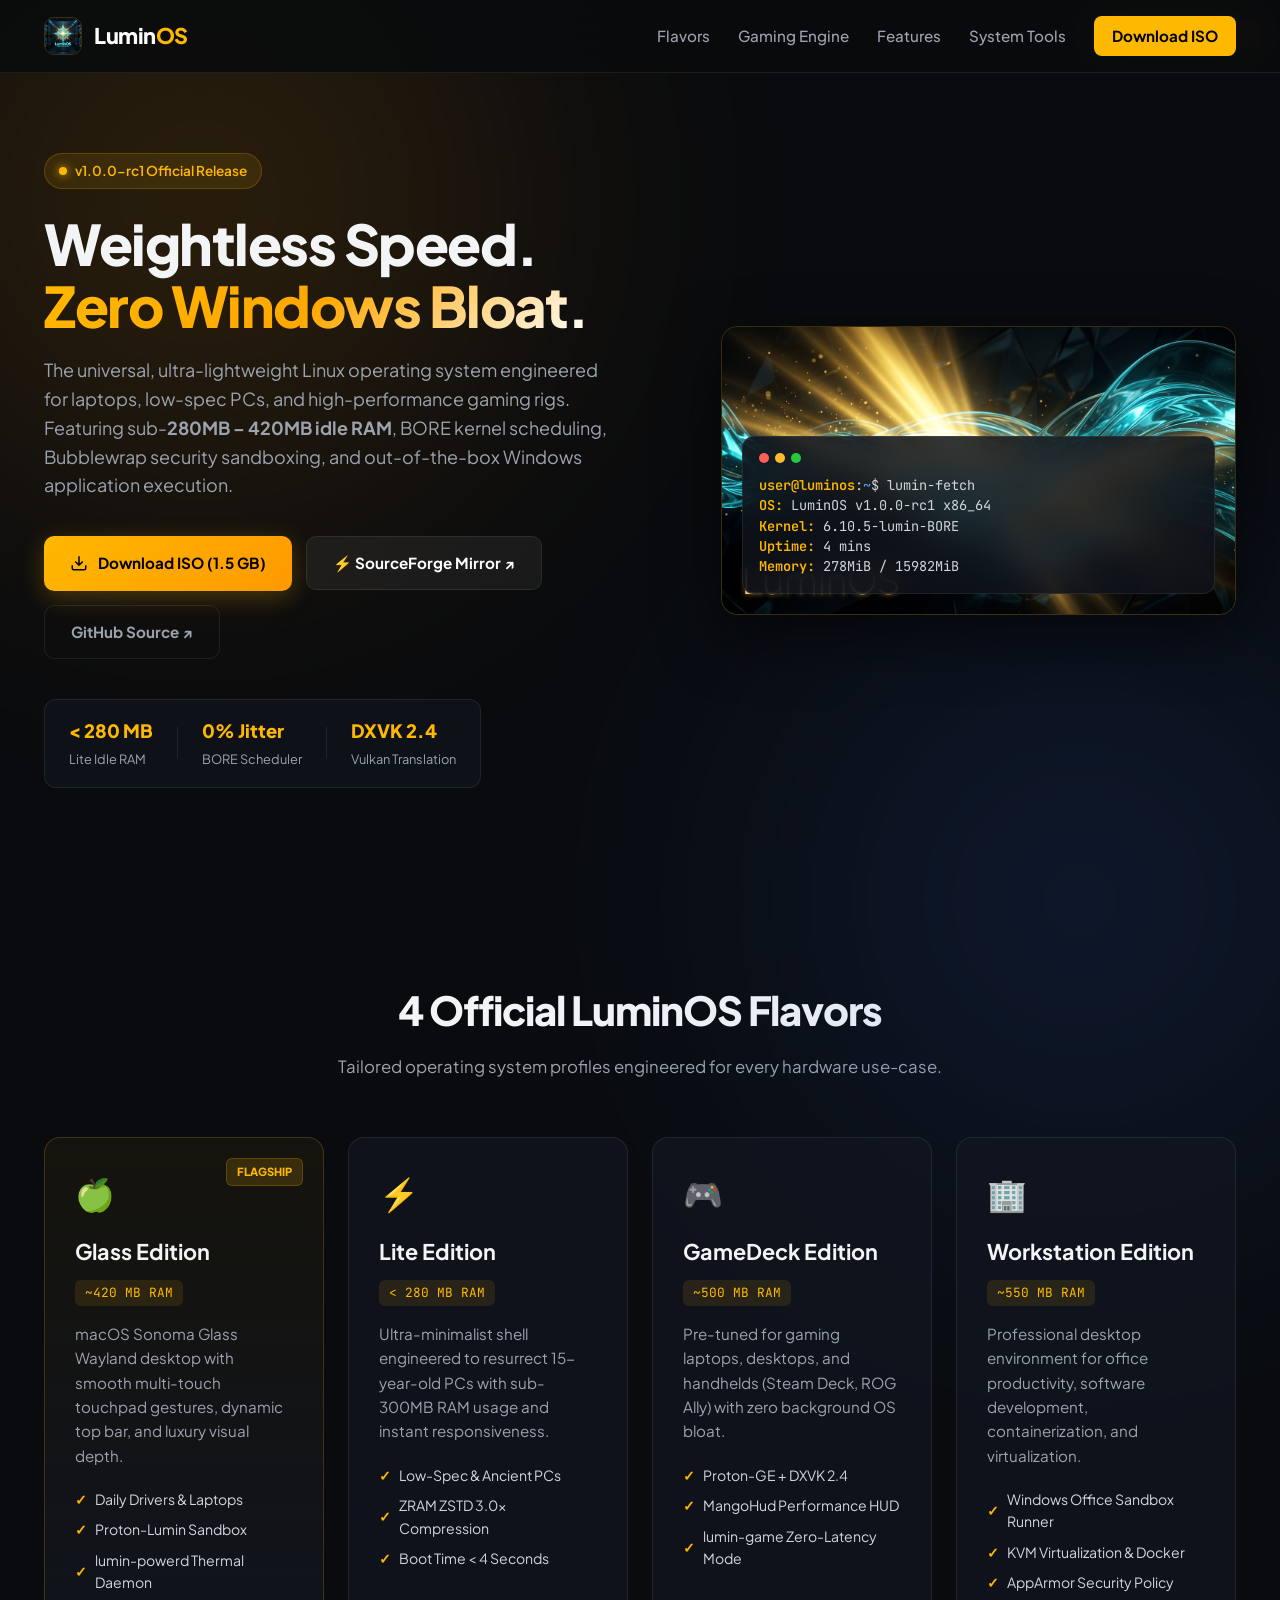
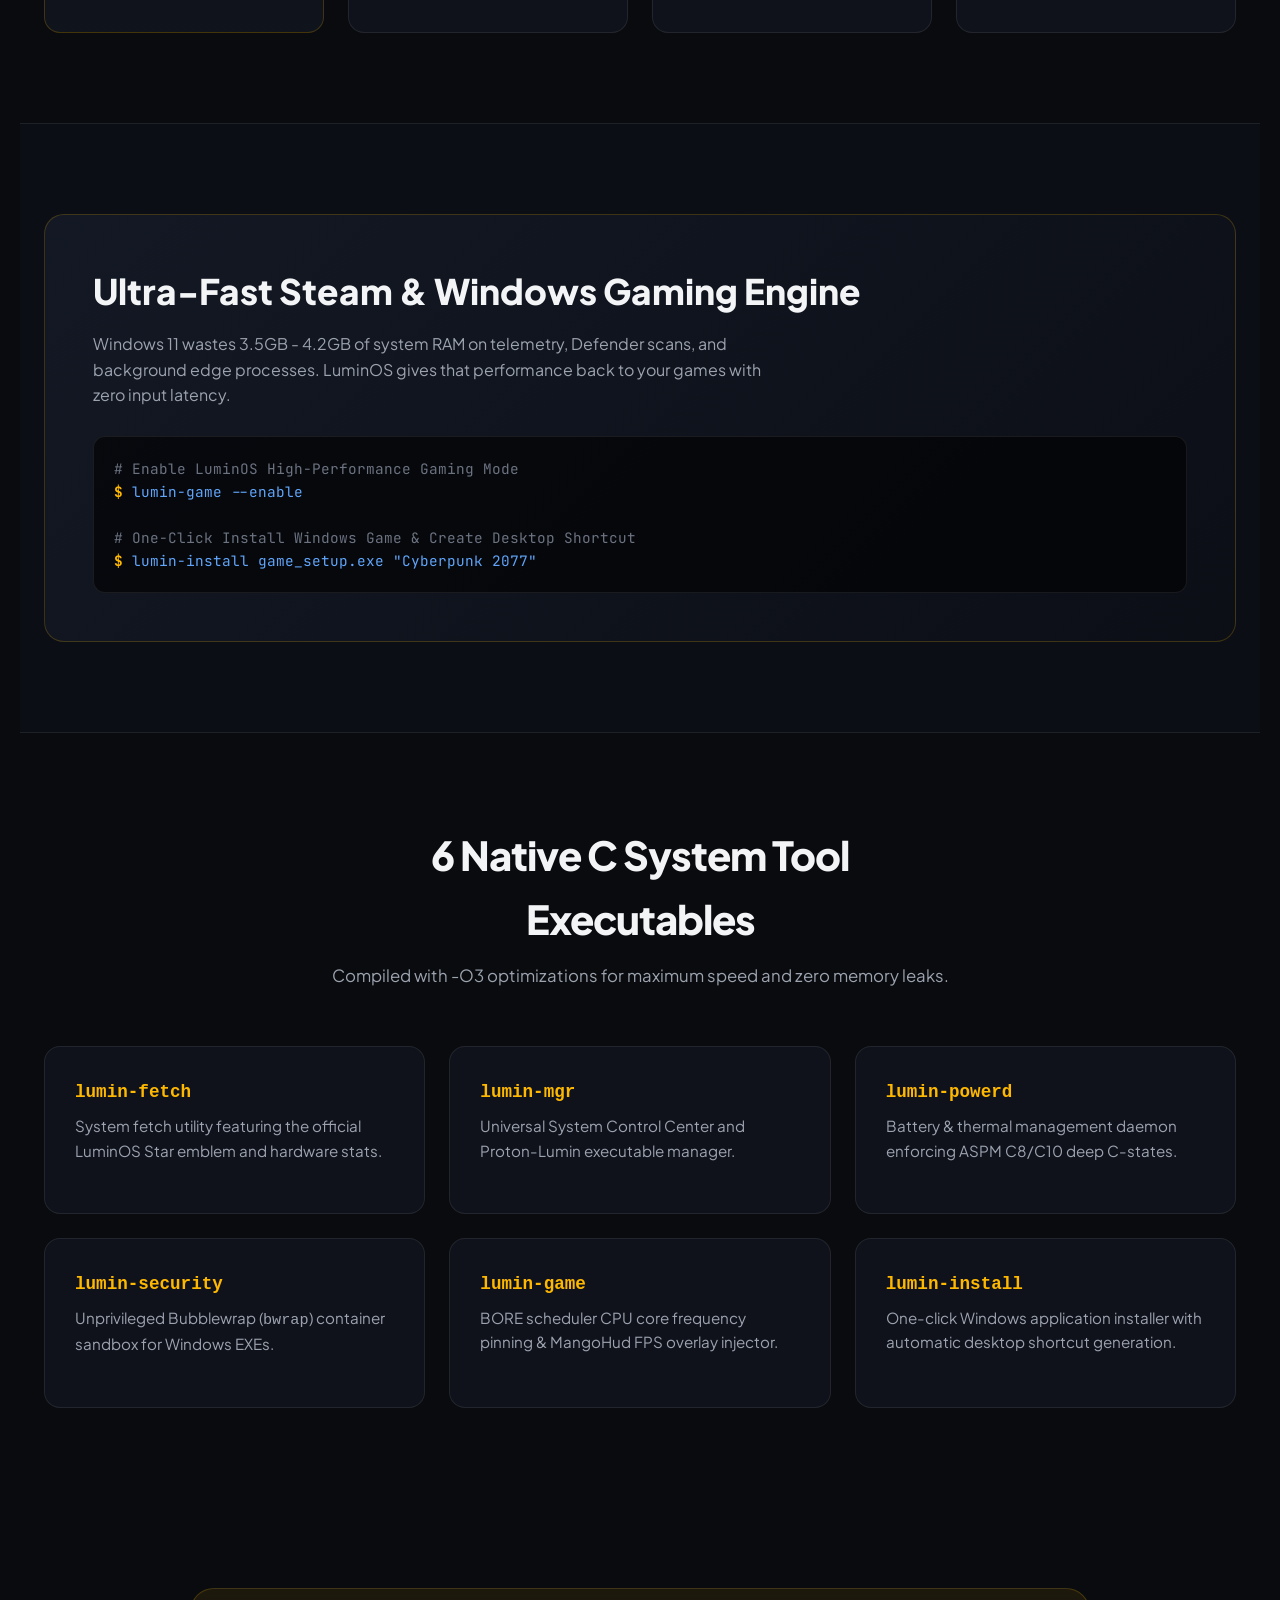
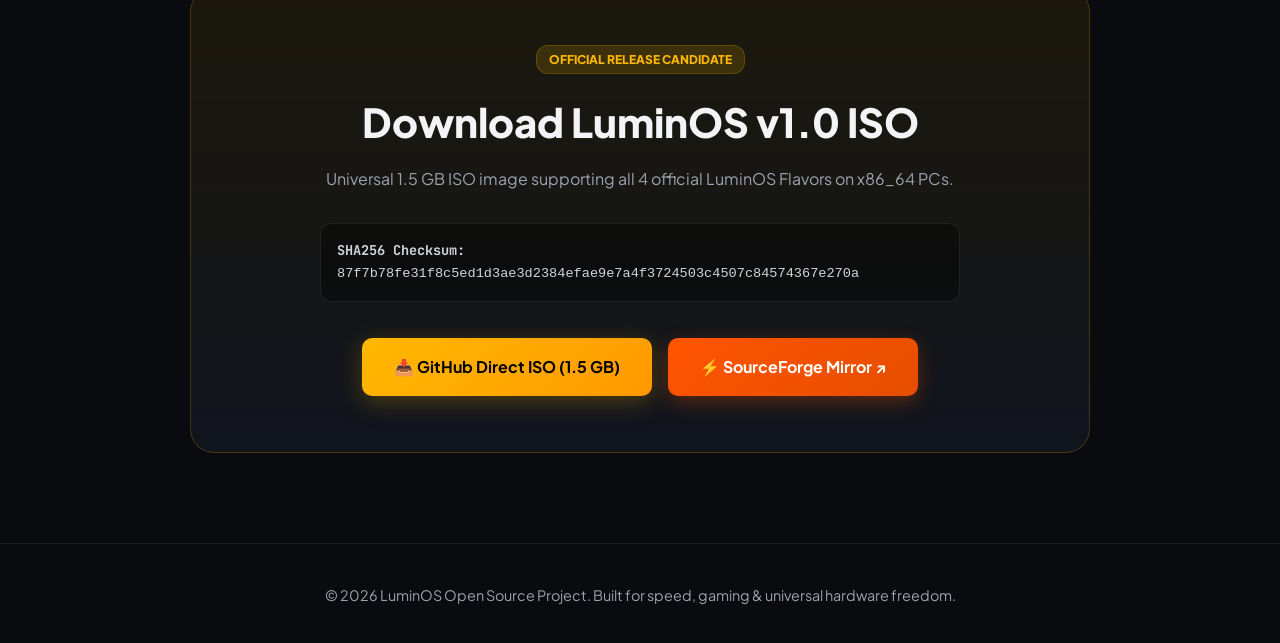
==== commit 46b79d50: "Clean up documentation: Remove BitTorrent mentions and highlight GitHub CDN & SourceForge direct clo" ====
--- a/website/index.html
+++ b/website/index.html
@@ -223,7 +223,6 @@
 
       <div class="hash-box">
         <div><strong>SHA256 Checksum:</strong> <code>87f7b78fe31f8c5ed1d3ae3d2384efae9e7a4f3724503c4507c84574367e270a</code></div>
-        <div><strong>BTIH Infohash:</strong> <code>bd2e4651c64cb624d9b88c3ee78244690e9815cc</code></div>
       </div>
 
       <div class="dl-actions">
@@ -233,9 +232,6 @@
         <a href="https://sourceforge.net/projects/luminos/" target="_blank" class="btn btn-sf btn-lg">
           ⚡ SourceForge Mirror ↗
         </a>
-        <a href="magnet:?xt=urn:btih:bd2e4651c64cb624d9b88c3ee78244690e9815cc&dn=lumin-os-v1.0.0-rc1-x86_64.iso&tr=udp://tracker.opentrackr.org:1337/announce&tr=udp://open.stealth.si:80/announce&tr=udp://tracker.torrent.eu.org:451/announce&tr=udp://tracker.dler.org:6969/announce" class="btn btn-magnet btn-lg">
-          🧲 BitTorrent Magnet
-        </a>
       </div>
     </div>
   </section>
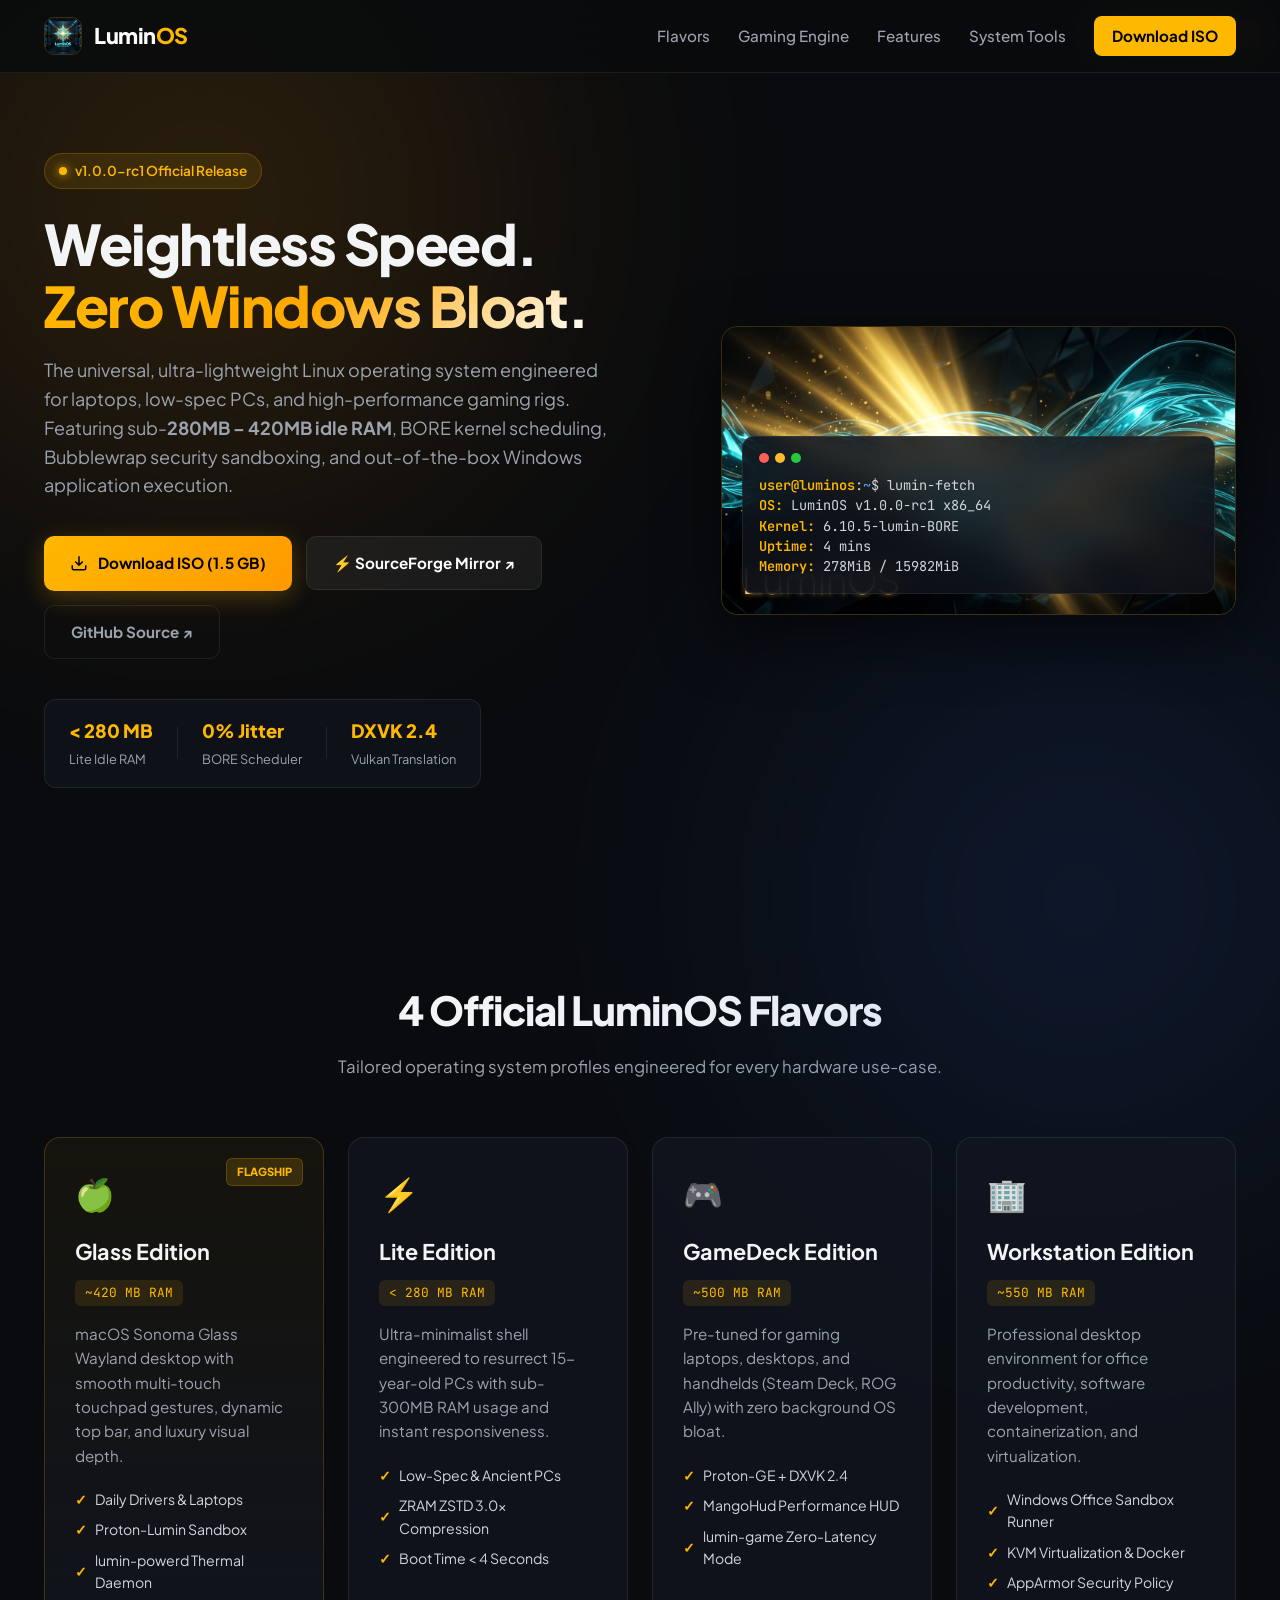
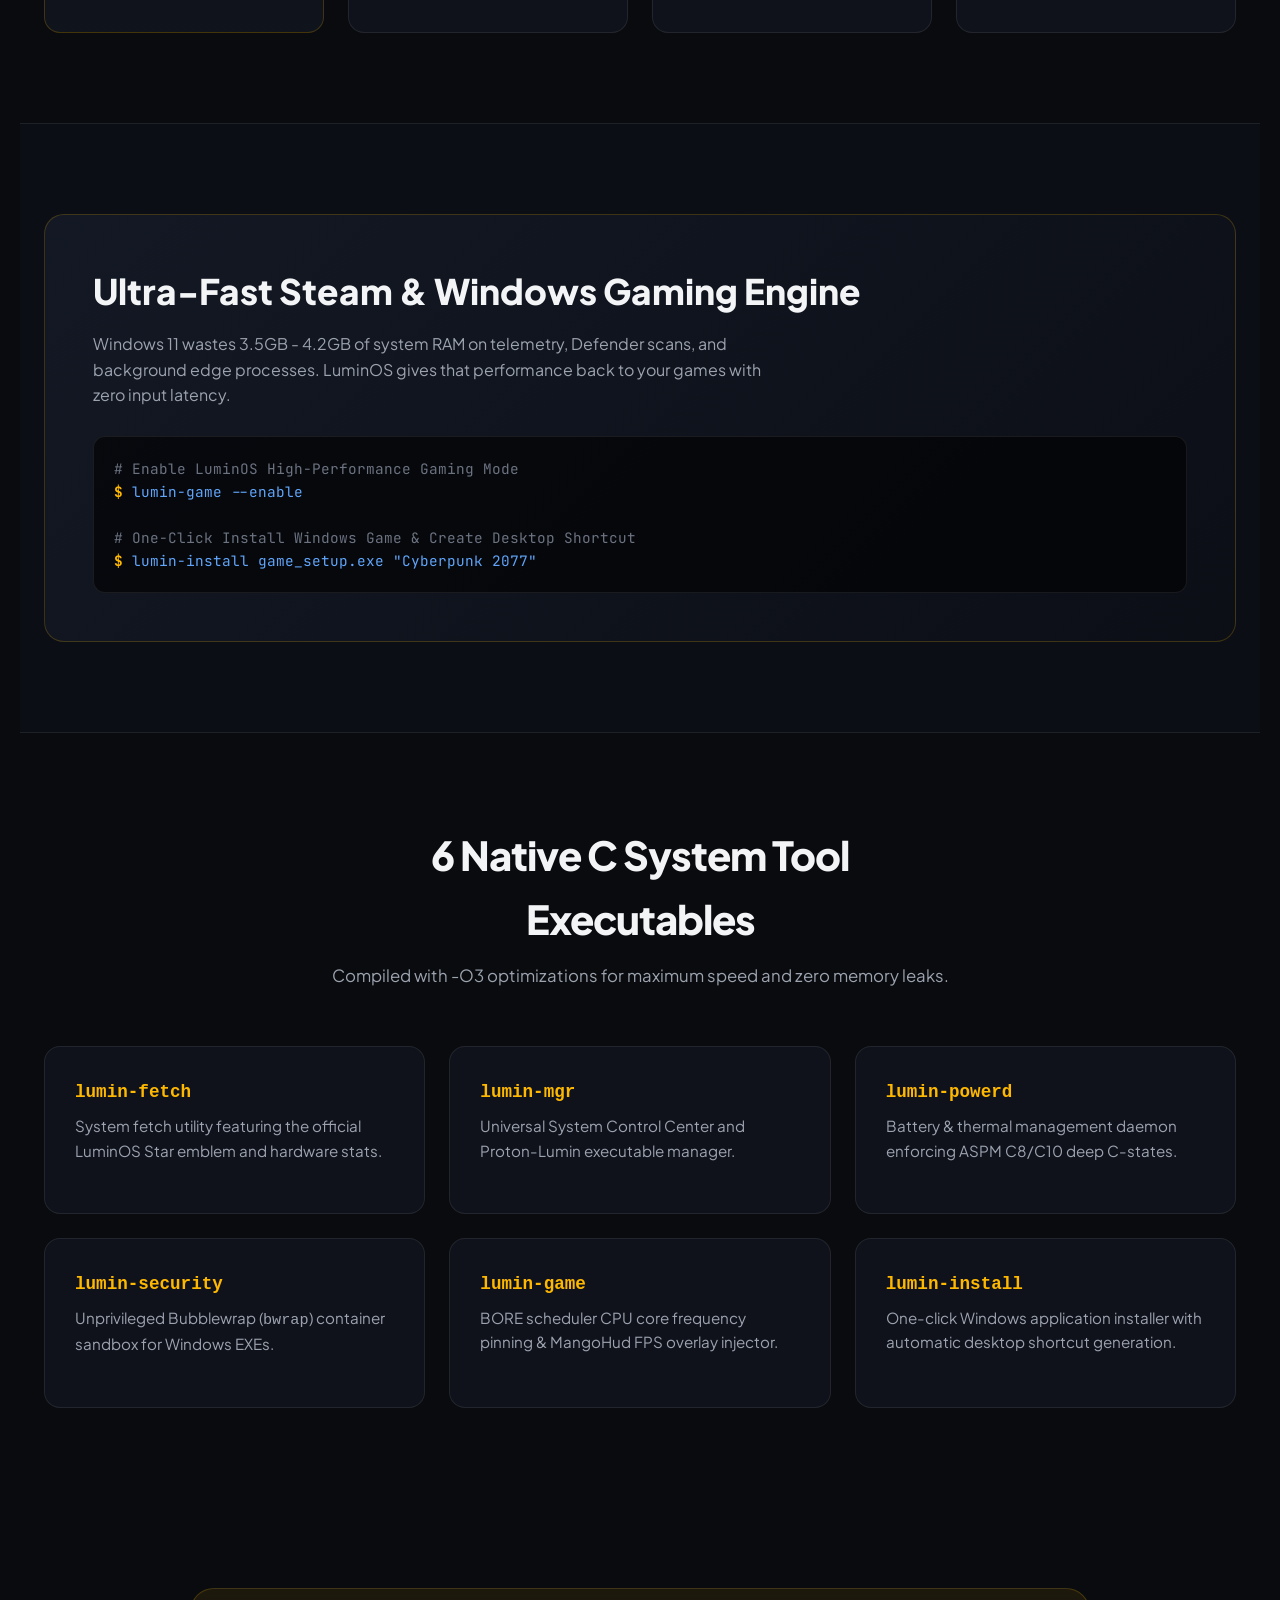
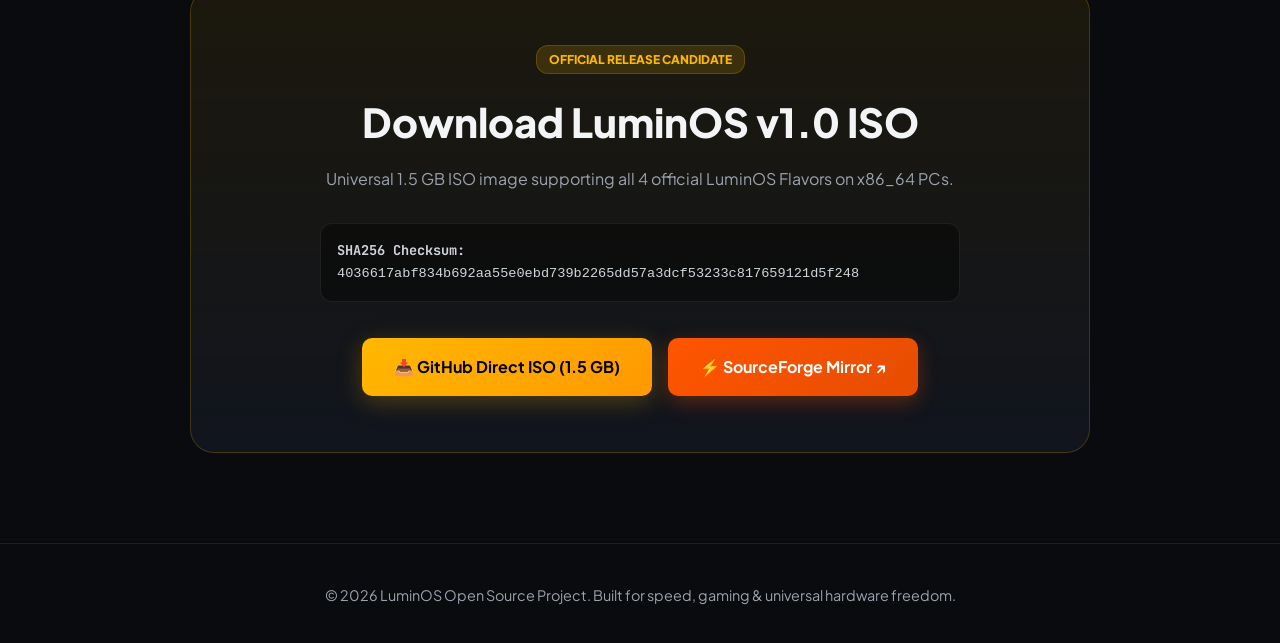
==== commit 8f8845bb: "Update SHA256 checksum for freshly branded ISO" ====
--- a/website/index.html
+++ b/website/index.html
@@ -222,7 +222,7 @@
       <p>Universal 1.5 GB ISO image supporting all 4 official LuminOS Flavors on x86_64 PCs.</p>
 
       <div class="hash-box">
-        <div><strong>SHA256 Checksum:</strong> <code>87f7b78fe31f8c5ed1d3ae3d2384efae9e7a4f3724503c4507c84574367e270a</code></div>
+        <div><strong>SHA256 Checksum:</strong> <code>4036617abf834b692aa55e0ebd739b2265dd57a3dcf53233c817659121d5f248</code></div>
       </div>
 
       <div class="dl-actions">
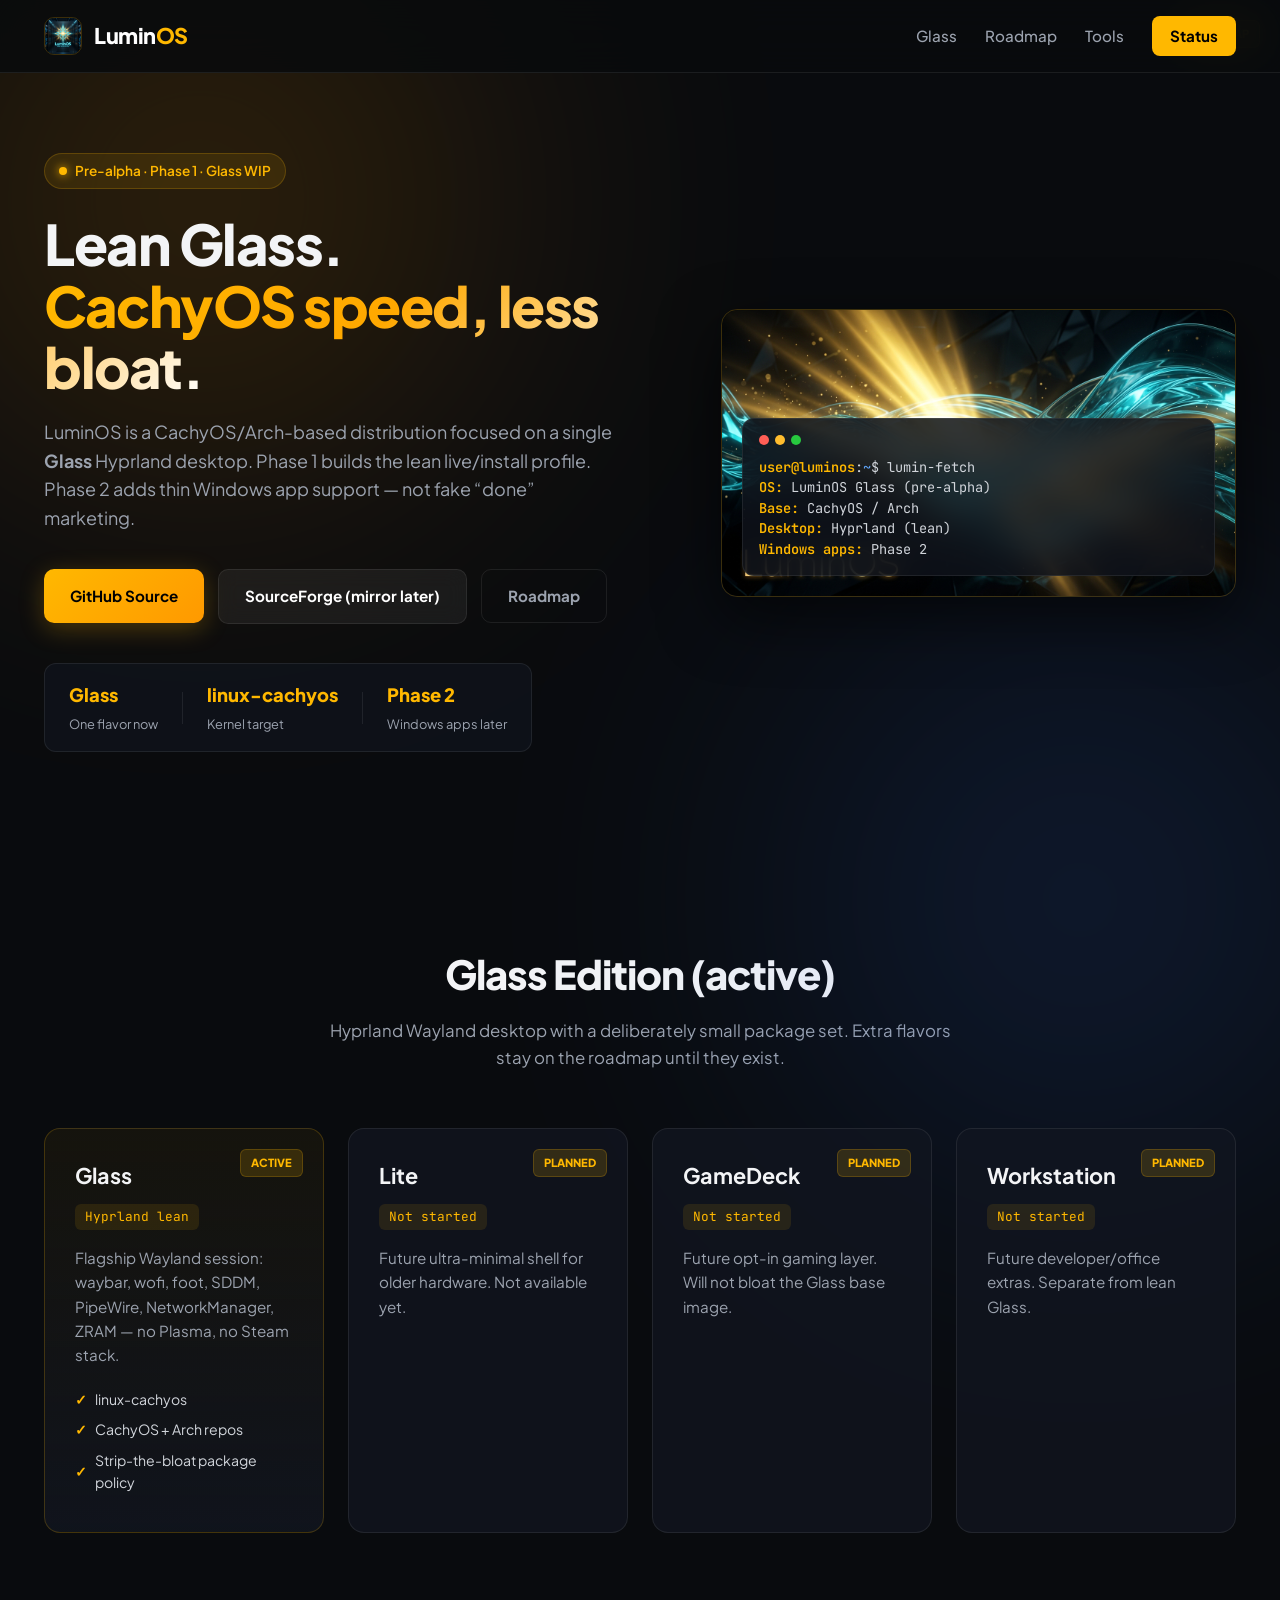
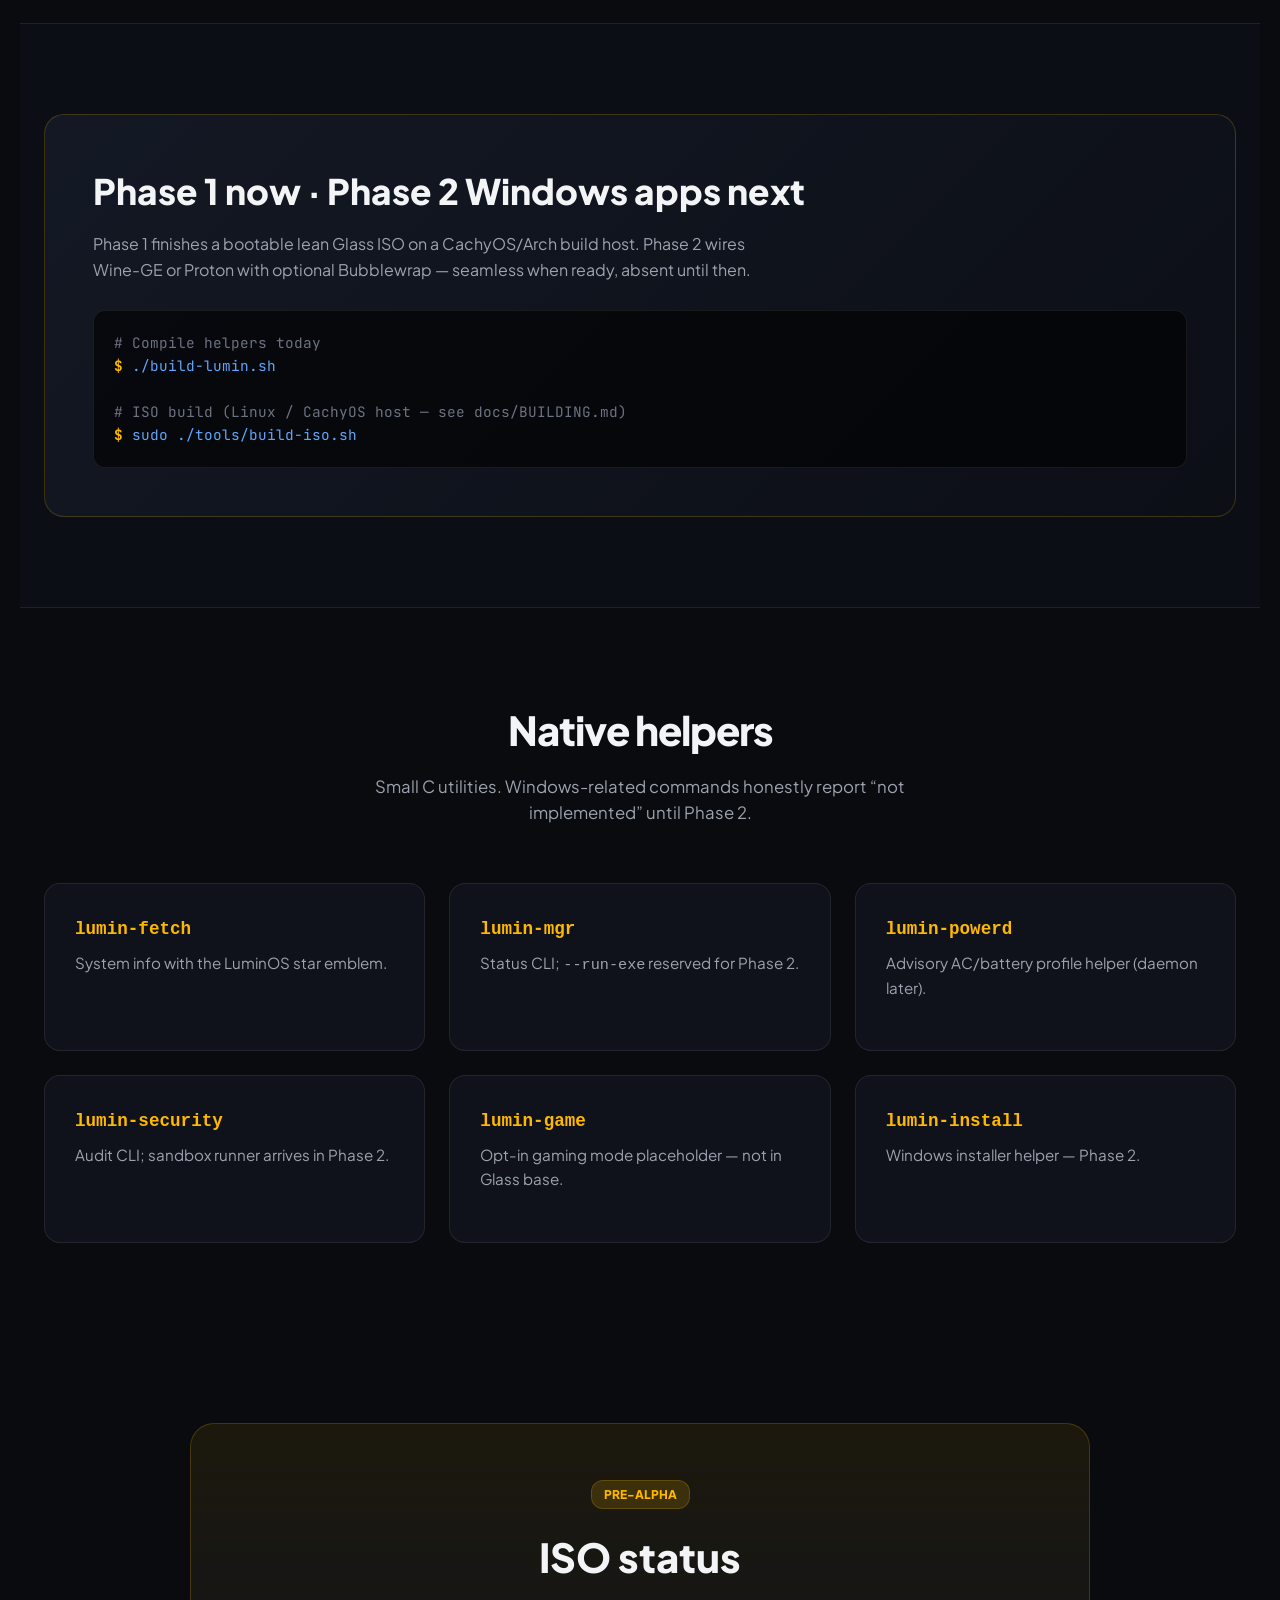
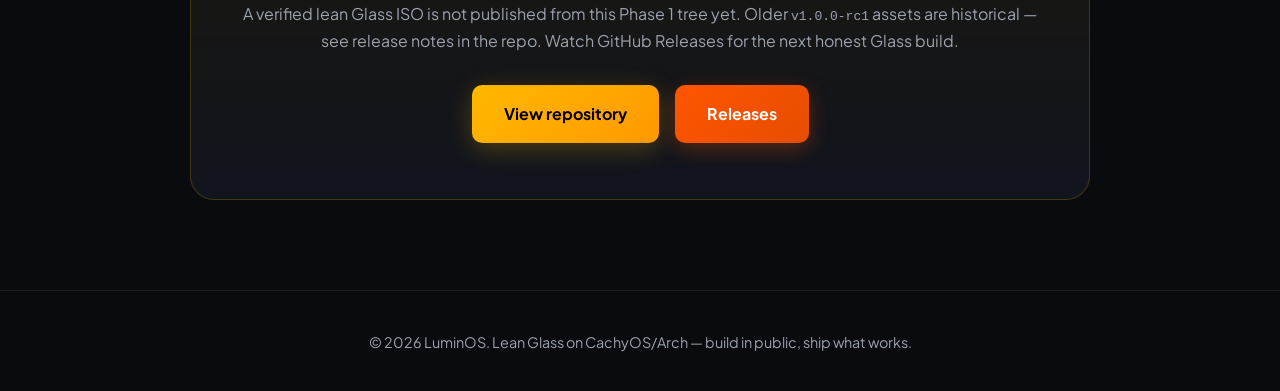
==== commit e4abd0c2: "Establish Phase 1 lean CachyOS Glass foundation. Rebase the ISO profile onto linux-cachyos with a le" ====
--- a/website/index.html
+++ b/website/index.html
@@ -3,18 +3,16 @@
 <head>
   <meta charset="UTF-8" />
   <meta name="viewport" content="width=device-width, initial-scale=1.0" />
-  <title>LuminOS — Universal Ultra-Lightweight OS & Gaming Engine</title>
+  <title>LuminOS — Lean CachyOS Glass (Hyprland)</title>
   <link rel="preconnect" href="https://fonts.googleapis.com">
   <link rel="preconnect" href="https://fonts.gstatic.com" crossorigin>
   <link href="https://fonts.googleapis.com/css2?family=Plus+Jakarta+Sans:wght@300;400;500;600;700;800&family=JetBrains+Mono:wght@400;500;600&display=swap" rel="stylesheet">
   <link rel="stylesheet" href="style.css" />
 </head>
 <body>
-  <!-- Background Glow FX -->
   <div class="bg-glow-orb orb-1"></div>
   <div class="bg-glow-orb orb-2"></div>
 
-  <!-- Navigation Bar -->
   <nav class="navbar">
     <div class="nav-container">
       <a href="#" class="nav-brand">
@@ -22,58 +20,56 @@
         <span class="brand-name">Lumin<span>OS</span></span>
       </a>
       <div class="nav-links">
-        <a href="#flavors">Flavors</a>
-        <a href="#gaming">Gaming Engine</a>
-        <a href="#features">Features</a>
-        <a href="#tools">System Tools</a>
-        <a href="#download" class="nav-btn-primary">Download ISO</a>
+        <a href="#glass">Glass</a>
+        <a href="#roadmap">Roadmap</a>
+        <a href="#tools">Tools</a>
+        <a href="#download" class="nav-btn-primary">Status</a>
       </div>
     </div>
   </nav>
 
-  <!-- Hero Section -->
   <header class="hero">
     <div class="hero-container">
       <div class="hero-text">
         <div class="hero-badge">
           <span class="badge-dot"></span>
-          <span>v1.0.0-rc1 Official Release</span>
+          <span>Pre-alpha · Phase 1 · Glass WIP</span>
         </div>
         <h1 class="hero-title">
-          Weightless Speed.<br>
-          <span class="text-gradient">Zero Windows Bloat.</span>
+          Lean Glass.<br>
+          <span class="text-gradient">CachyOS speed, less bloat.</span>
         </h1>
         <p class="hero-description">
-          The universal, ultra-lightweight Linux operating system engineered for laptops, low-spec PCs, and high-performance gaming rigs. Featuring sub-<strong>280MB – 420MB idle RAM</strong>, BORE kernel scheduling, Bubblewrap security sandboxing, and out-of-the-box Windows application execution.
+          LuminOS is a CachyOS/Arch-based distribution focused on a single <strong>Glass</strong> Hyprland desktop.
+          Phase 1 builds the lean live/install profile. Phase 2 adds thin Windows app support — not fake “done” marketing.
         </p>
 
         <div class="hero-actions">
-          <a href="#download" class="btn btn-gold">
-            <svg class="btn-icon" viewBox="0 0 24 24" fill="none" stroke="currentColor" stroke-width="2"><path d="M21 15v4a2 2 0 0 1-2 2H5a2 2 0 0 1-2-2v-4M7 10l5 5 5-5M12 15V3"/></svg>
-            Download ISO (1.5 GB)
+          <a href="https://github.com/nosleepzzz/luminos" target="_blank" class="btn btn-gold">
+            GitHub Source
           </a>
           <a href="https://sourceforge.net/projects/luminos/" target="_blank" class="btn btn-glass">
-            ⚡ SourceForge Mirror ↗
+            SourceForge (mirror later)
           </a>
-          <a href="https://github.com/nosleepzzz/luminos" target="_blank" class="btn btn-outline">
-            GitHub Source ↗
+          <a href="#roadmap" class="btn btn-outline">
+            Roadmap
           </a>
         </div>
 
         <div class="hero-stats">
           <div class="stat-item">
-            <span class="stat-val">&lt; 280 MB</span>
-            <span class="stat-lbl">Lite Idle RAM</span>
+            <span class="stat-val">Glass</span>
+            <span class="stat-lbl">One flavor now</span>
           </div>
           <div class="stat-divider"></div>
           <div class="stat-item">
-            <span class="stat-val">0% Jitter</span>
-            <span class="stat-lbl">BORE Scheduler</span>
+            <span class="stat-val">linux-cachyos</span>
+            <span class="stat-lbl">Kernel target</span>
           </div>
           <div class="stat-divider"></div>
           <div class="stat-item">
-            <span class="stat-val">DXVK 2.4</span>
-            <span class="stat-lbl">Vulkan Translation</span>
+            <span class="stat-val">Phase 2</span>
+            <span class="stat-lbl">Windows apps later</span>
           </div>
         </div>
       </div>
@@ -89,10 +85,10 @@
             </div>
             <div class="fetch-preview">
               <span class="c-gold">user@luminos</span>:<span class="c-blue">~</span>$ lumin-fetch<br>
-              <span class="c-gold">OS:</span> LuminOS v1.0.0-rc1 x86_64<br>
-              <span class="c-gold">Kernel:</span> 6.10.5-lumin-BORE<br>
-              <span class="c-gold">Uptime:</span> 4 mins<br>
-              <span class="c-gold">Memory:</span> 278MiB / 15982MiB
+              <span class="c-gold">OS:</span> LuminOS Glass (pre-alpha)<br>
+              <span class="c-gold">Base:</span> CachyOS / Arch<br>
+              <span class="c-gold">Desktop:</span> Hyprland (lean)<br>
+              <span class="c-gold">Windows apps:</span> Phase 2
             </div>
           </div>
         </div>
@@ -100,144 +96,126 @@
     </div>
   </header>
 
-  <!-- Flavors Section -->
-  <section id="flavors" class="section">
+  <section id="glass" class="section">
     <div class="section-header">
-      <h2 class="section-title">4 Official LuminOS Flavors</h2>
-      <p class="section-desc">Tailored operating system profiles engineered for every hardware use-case.</p>
+      <h2 class="section-title">Glass Edition (active)</h2>
+      <p class="section-desc">Hyprland Wayland desktop with a deliberately small package set. Extra flavors stay on the roadmap until they exist.</p>
     </div>
 
     <div class="grid-4">
       <div class="card flavor-card featured">
-        <div class="card-tag">FLAGSHIP</div>
-        <div class="card-icon">🍏</div>
-        <h3>Glass Edition</h3>
-        <div class="ram-pill">~420 MB RAM</div>
-        <p>macOS Sonoma Glass Wayland desktop with smooth multi-touch touchpad gestures, dynamic top bar, and luxury visual depth.</p>
+        <div class="card-tag">ACTIVE</div>
+        <h3>Glass</h3>
+        <div class="ram-pill">Hyprland lean</div>
+        <p>Flagship Wayland session: waybar, wofi, foot, SDDM, PipeWire, NetworkManager, ZRAM — no Plasma, no Steam stack.</p>
         <ul class="check-list">
-          <li>Daily Drivers & Laptops</li>
-          <li>Proton-Lumin Sandbox</li>
-          <li>lumin-powerd Thermal Daemon</li>
+          <li>linux-cachyos</li>
+          <li>CachyOS + Arch repos</li>
+          <li>Strip-the-bloat package policy</li>
         </ul>
       </div>
 
       <div class="card flavor-card">
-        <div class="card-icon">⚡</div>
-        <h3>Lite Edition</h3>
-        <div class="ram-pill">&lt; 280 MB RAM</div>
-        <p>Ultra-minimalist shell engineered to resurrect 15-year-old PCs with sub-300MB RAM usage and instant responsiveness.</p>
-        <ul class="check-list">
-          <li>Low-Spec & Ancient PCs</li>
-          <li>ZRAM ZSTD 3.0x Compression</li>
-          <li>Boot Time &lt; 4 Seconds</li>
-        </ul>
+        <div class="card-tag">PLANNED</div>
+        <h3>Lite</h3>
+        <div class="ram-pill">Not started</div>
+        <p>Future ultra-minimal shell for older hardware. Not available yet.</p>
       </div>
 
       <div class="card flavor-card">
-        <div class="card-icon">🎮</div>
-        <h3>GameDeck Edition</h3>
-        <div class="ram-pill">~500 MB RAM</div>
-        <p>Pre-tuned for gaming laptops, desktops, and handhelds (Steam Deck, ROG Ally) with zero background OS bloat.</p>
-        <ul class="check-list">
-          <li>Proton-GE + DXVK 2.4</li>
-          <li>MangoHud Performance HUD</li>
-          <li>lumin-game Zero-Latency Mode</li>
-        </ul>
+        <div class="card-tag">PLANNED</div>
+        <h3>GameDeck</h3>
+        <div class="ram-pill">Not started</div>
+        <p>Future opt-in gaming layer. Will not bloat the Glass base image.</p>
       </div>
 
       <div class="card flavor-card">
-        <div class="card-icon">🏢</div>
-        <h3>Workstation Edition</h3>
-        <div class="ram-pill">~550 MB RAM</div>
-        <p>Professional desktop environment for office productivity, software development, containerization, and virtualization.</p>
-        <ul class="check-list">
-          <li>Windows Office Sandbox Runner</li>
-          <li>KVM Virtualization & Docker</li>
-          <li>AppArmor Security Policy</li>
-        </ul>
-      </div>
-    </div>
-  </section>
-
-  <!-- Gaming Engine Banner -->
-  <section id="gaming" class="section section-dark">
+        <div class="card-tag">PLANNED</div>
+        <h3>Workstation</h3>
+        <div class="ram-pill">Not started</div>
+        <p>Future developer/office extras. Separate from lean Glass.</p>
+      </div>
+    </div>
+  </section>
+
+  <section id="roadmap" class="section section-dark">
     <div class="container">
       <div class="gaming-banner">
         <div class="gb-content">
-          <div class="card-tag gold">ZERO WINDOWS BULLSHIT</div>
-          <h2>Ultra-Fast Steam & Windows Gaming Engine</h2>
-          <p>Windows 11 wastes 3.5GB - 4.2GB of system RAM on telemetry, Defender scans, and background edge processes. LuminOS gives that performance back to your games with zero input latency.</p>
-
+          <div class="card-tag gold">ROADMAP</div>
+          <h2>Phase 1 now · Phase 2 Windows apps next</h2>
+          <p>
+            Phase 1 finishes a bootable lean Glass ISO on a CachyOS/Arch build host.
+            Phase 2 wires Wine-GE or Proton with optional Bubblewrap — seamless when ready, absent until then.
+          </p>
           <div class="code-block">
-            <span class="code-comment"># Enable LuminOS High-Performance Gaming Mode</span><br>
-            <span class="code-prompt">$</span> <span class="code-cmd">lumin-game --enable</span><br><br>
-            <span class="code-comment"># One-Click Install Windows Game & Create Desktop Shortcut</span><br>
-            <span class="code-prompt">$</span> <span class="code-cmd">lumin-install game_setup.exe "Cyberpunk 2077"</span>
-          </div>
-        </div>
-      </div>
-    </div>
-  </section>
-
-  <!-- Native C Tools Suite -->
+            <span class="code-comment"># Compile helpers today</span><br>
+            <span class="code-prompt">$</span> <span class="code-cmd">./build-lumin.sh</span><br><br>
+            <span class="code-comment"># ISO build (Linux / CachyOS host — see docs/BUILDING.md)</span><br>
+            <span class="code-prompt">$</span> <span class="code-cmd">sudo ./tools/build-iso.sh</span>
+          </div>
+        </div>
+      </div>
+    </div>
+  </section>
+
   <section id="tools" class="section">
     <div class="section-header">
-      <h2 class="section-title">6 Native C System Tool Executables</h2>
-      <p class="section-desc">Compiled with -O3 optimizations for maximum speed and zero memory leaks.</p>
+      <h2 class="section-title">Native helpers</h2>
+      <p class="section-desc">Small C utilities. Windows-related commands honestly report “not implemented” until Phase 2.</p>
     </div>
 
     <div class="grid-3">
       <div class="card tool-card">
         <h4><code>lumin-fetch</code></h4>
-        <p>System fetch utility featuring the official LuminOS Star emblem and hardware stats.</p>
+        <p>System info with the LuminOS star emblem.</p>
       </div>
       <div class="card tool-card">
         <h4><code>lumin-mgr</code></h4>
-        <p>Universal System Control Center and Proton-Lumin executable manager.</p>
+        <p>Status CLI; <code>--run-exe</code> reserved for Phase 2.</p>
       </div>
       <div class="card tool-card">
         <h4><code>lumin-powerd</code></h4>
-        <p>Battery & thermal management daemon enforcing ASPM C8/C10 deep C-states.</p>
+        <p>Advisory AC/battery profile helper (daemon later).</p>
       </div>
       <div class="card tool-card">
         <h4><code>lumin-security</code></h4>
-        <p>Unprivileged Bubblewrap (<code>bwrap</code>) container sandbox for Windows EXEs.</p>
+        <p>Audit CLI; sandbox runner arrives in Phase 2.</p>
       </div>
       <div class="card tool-card">
         <h4><code>lumin-game</code></h4>
-        <p>BORE scheduler CPU core frequency pinning & MangoHud FPS overlay injector.</p>
+        <p>Opt-in gaming mode placeholder — not in Glass base.</p>
       </div>
       <div class="card tool-card">
         <h4><code>lumin-install</code></h4>
-        <p>One-click Windows application installer with automatic desktop shortcut generation.</p>
-      </div>
-    </div>
-  </section>
-
-  <!-- Download Section -->
+        <p>Windows installer helper — Phase 2.</p>
+      </div>
+    </div>
+  </section>
+
   <section id="download" class="section download-section">
     <div class="download-card">
-      <div class="dl-badge">OFFICIAL RELEASE CANDIDATE</div>
-      <h2>Download LuminOS v1.0 ISO</h2>
-      <p>Universal 1.5 GB ISO image supporting all 4 official LuminOS Flavors on x86_64 PCs.</p>
-
-      <div class="hash-box">
-        <div><strong>SHA256 Checksum:</strong> <code>4036617abf834b692aa55e0ebd739b2265dd57a3dcf53233c817659121d5f248</code></div>
-      </div>
+      <div class="dl-badge">PRE-ALPHA</div>
+      <h2>ISO status</h2>
+      <p>
+        A verified lean Glass ISO is not published from this Phase 1 tree yet.
+        Older <code>v1.0.0-rc1</code> assets are historical — see release notes in the repo.
+        Watch GitHub Releases for the next honest Glass build.
+      </p>
 
       <div class="dl-actions">
-        <a href="https://github.com/nosleepzzz/luminos/releases/download/v1.0.0-rc1/lumin-os-v1.0.0-rc1-x86_64.iso" class="btn btn-gold btn-lg">
-          📥 GitHub Direct ISO (1.5 GB)
+        <a href="https://github.com/nosleepzzz/luminos" class="btn btn-gold btn-lg">
+          View repository
         </a>
-        <a href="https://sourceforge.net/projects/luminos/" target="_blank" class="btn btn-sf btn-lg">
-          ⚡ SourceForge Mirror ↗
+        <a href="https://github.com/nosleepzzz/luminos/releases" target="_blank" class="btn btn-sf btn-lg">
+          Releases
         </a>
       </div>
     </div>
   </section>
 
   <footer class="site-footer">
-    <p>© 2026 LuminOS Open Source Project. Built for speed, gaming & universal hardware freedom.</p>
+    <p>© 2026 LuminOS. Lean Glass on CachyOS/Arch — build in public, ship what works.</p>
   </footer>
 </body>
 </html>
